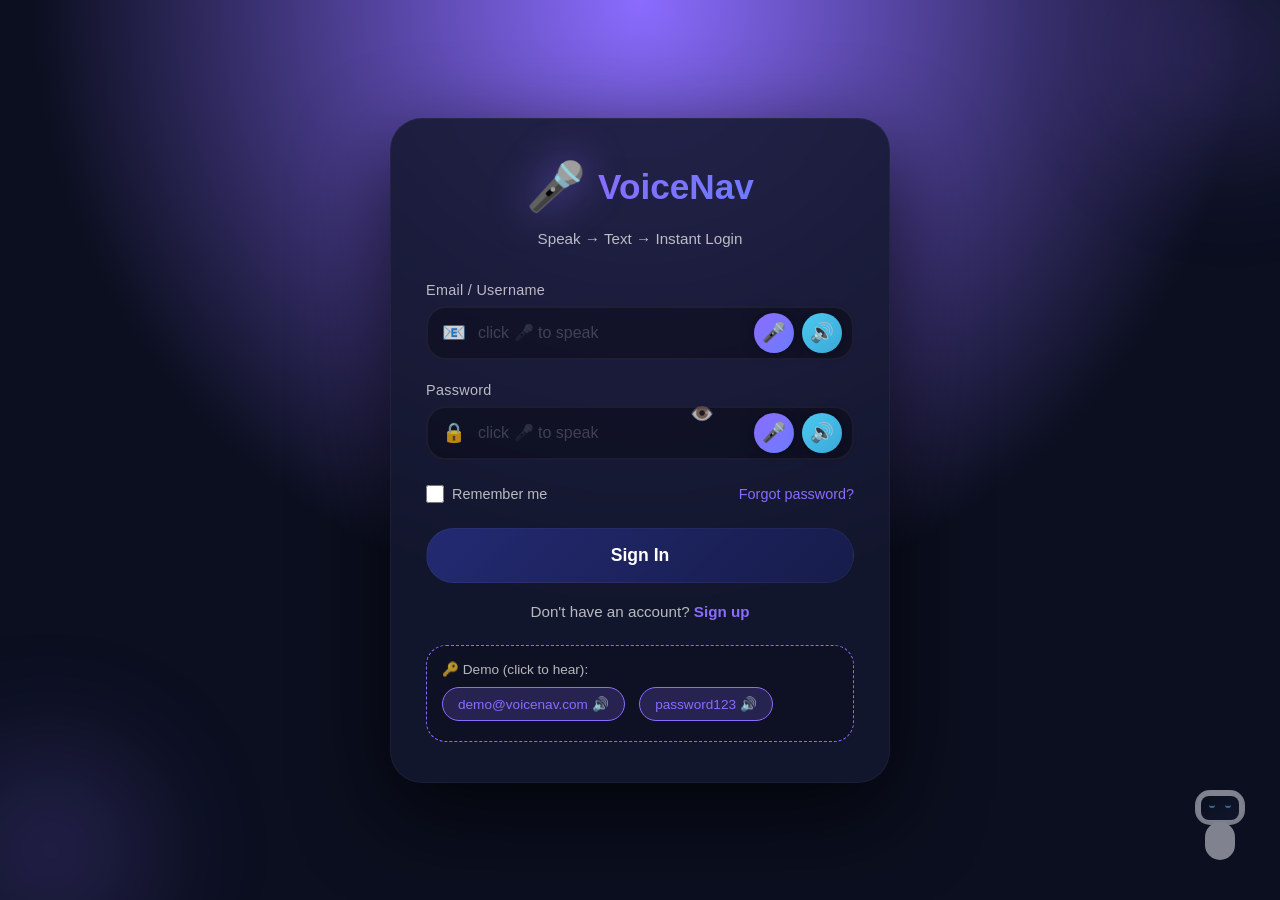
==== frontend/index.html @ b59d3bf9 "Add files via upload" ====
<!DOCTYPE html>
<html lang="en">
<head>
    <meta charset="UTF-8">
    <meta name="viewport" content="width=device-width, initial-scale=1.0">
    <title>VoiceNav – Document Assistant</title>
    <style>
        /* ========= RESET ========= */
        * {
            margin: 0;
            padding: 0;
            box-sizing: border-box;
        }

        /* ========= THEME (from layout) ========= */
        :root {
            --bg: #0b0f1f;
            --panel: rgba(20, 24, 48, 0.85);
            --panel-soft: rgba(20, 24, 48, 0.65);
            --accent: #8b6cff;
            --accent-soft: #6c7cff;
            --glow: rgba(139, 108, 255, 0.6);
            --text-light: #ffffff;
            --text-dim: rgba(255,255,255,0.7);
            --panel-border: rgba(255,255,255,0.04);
        }

        /* ========= BODY ========= */
        body {
            min-height: 100vh;
            background: radial-gradient(circle at top, #8b6cff, #0b0f1f 55%);
            font-family: 'Inter', -apple-system, BlinkMacSystemFont, 'Segoe UI', Roboto, sans-serif;
            padding: 20px;
            color: var(--text-light);
            position: relative;
        }

        .container {
            max-width: 1600px;
            margin: 0 auto;
        }

        /* ========= PANELS (glassmorphism) ========= */
        .panel-base {
            background: var(--panel);
            backdrop-filter: blur(18px);
            border-radius: 28px;
            box-shadow: 0 30px 90px rgba(0,0,0,0.7);
            border: 1px solid rgba(255,255,255,0.04);
        }

        /* ========= QUIZ STYLES ========= */
.quiz-question {
    background: rgba(0,0,0,0.3);
    border-radius: 16px;
    padding: 15px;
    margin-bottom: 15px;
    border-left: 4px solid var(--accent);
}
.quiz-question p { margin-bottom: 10px; font-weight: 500; }

.quiz-options { display: flex; flex-direction: column; gap: 8px; margin: 10px 0; }

.quiz-option {
    display: flex;
    align-items: center;
    gap: 10px;
    padding: 8px 12px;
    background: rgba(255,255,255,0.05);
    border-radius: 10px;
    color: var(--text-dim);
    cursor: pointer;
    transition: background 0.2s;
}
.quiz-option:hover { background: rgba(139,108,255,0.1); }
.quiz-option input[type="radio"] { accent-color: var(--accent); }

.quiz-answer-btn {
    padding: 7px 14px;
    background: linear-gradient(135deg, #232a72, #161c4a);
    color: white;
    border: 1px solid rgba(255,255,255,0.08);
    border-radius: 12px;
    cursor: pointer;
    font-size: 0.88rem;
    font-weight: 600;
    transition: all 0.25s;
}
.quiz-answer-btn:hover { transform: translateY(-2px); box-shadow: 0 0 18px var(--glow); background: linear-gradient(135deg, #2c3590, #1d2460); }

/* ── Show Answer button variant ── */
.show-ans-btn {
    background: linear-gradient(135deg, rgba(139,108,255,0.25), rgba(108,124,255,0.15));
    border: 1px solid rgba(139,108,255,0.45);
    color: #c4b0ff;
}
.show-ans-btn:hover {
    background: linear-gradient(135deg, rgba(139,108,255,0.45), rgba(108,124,255,0.3));
    box-shadow: 0 0 18px rgba(139,108,255,0.5);
    border-color: rgba(139,108,255,0.7);
}

/* Fade-in for revealed answers */
@keyframes fadeInAnswer {
    from { opacity: 0; transform: translateY(-6px); }
    to   { opacity: 1; transform: translateY(0); }
}

.answer-feedback {
    margin-top: 10px;
    padding: 8px;
    border-radius: 10px;
    font-size: 0.9rem;
}
.correct   { background: rgba(0,255,0,0.1);  color: #4ade80; }
.incorrect { background: rgba(255,0,0,0.1);  color: #f87171; }

/* Per-question listen button */
.quiz-listen-btn {
    background: rgba(139,108,255,0.18);
    border: 1px solid rgba(139,108,255,0.35);
    border-radius: 50%;
    width: 28px;
    height: 28px;
    font-size: 0.85rem;
    cursor: pointer;
    color: #c4b0ff;
    display: inline-flex;
    align-items: center;
    justify-content: center;
    flex-shrink: 0;
    transition: all 0.2s;
    padding: 0;
    margin-left: 4px;
}
.quiz-listen-btn:hover {
    background: rgba(139,108,255,0.4);
    box-shadow: 0 0 12px rgba(139,108,255,0.5);
    transform: scale(1.15);
}

        /* ========= HEADER ========= */
        .header {
            background: var(--panel);
            backdrop-filter: blur(18px);
            border-radius: 28px;
            padding: 20px 30px;
            margin-bottom: 25px;
            box-shadow: 0 30px 90px rgba(0,0,0,0.7);
            border: 1px solid var(--panel-border);
            display: flex;
            justify-content: space-between;
            align-items: center;
        }

        .logo {
            display: flex;
            align-items: center;
            gap: 15px;
        }

        .logo h1 {
            font-size: 2rem;
            background: linear-gradient(135deg, var(--accent), var(--accent-soft));
            -webkit-background-clip: text;
            -webkit-text-fill-color: transparent;
            font-weight: 800;
        }

        .badge {
            background: linear-gradient(135deg, var(--accent), var(--accent-soft));
            color: white;
            padding: 5px 15px;
            border-radius: 30px;
            font-size: 0.8rem;
            font-weight: bold;
        }

        .nav-links {
            display: flex;
            align-items: center;
            gap: 15px;
        }

        .nav-link {
            padding: 8px 16px;
            border-radius: 30px;
            background: rgba(255,255,255,0.06);
            color: var(--text-dim);
            text-decoration: none;
            font-weight: 600;
            transition: all 0.3s;
            border: 1px solid var(--panel-border);
        }

        .nav-link:hover {
            background: var(--accent);
            color: white;
            transform: translateY(-2px);
            box-shadow: 0 0 25px var(--glow);
        }

        .status-badge {
            padding: 8px 20px;
            border-radius: 30px;
            font-weight: 600;
            font-size: 0.9rem;
        }

        .status-badge.connected {
            background: var(--accent);
            color: white;
            box-shadow: 0 0 25px var(--glow);
        }

        .status-badge.disconnected {
            background: #f72585;
            color: white;
        }

        .status-badge.loading {
            background: #fdcb6e;
            color: white;
        }

        /* ========= STATS GRID ========= */
        .stats-grid {
            display: grid;
            grid-template-columns: repeat(4, 1fr);
            gap: 20px;
            margin-bottom: 25px;
        }

        .stat-card {
            background: var(--panel);
            backdrop-filter: blur(18px);
            border-radius: 20px;
            padding: 20px;
            box-shadow: 0 30px 90px rgba(0,0,0,0.7);
            border: 1px solid var(--panel-border);
        }

        .stat-value {
            font-size: 2rem;
            font-weight: bold;
            color: var(--accent);
            margin-bottom: 5px;
        }

        .stat-label {
            color: var(--text-dim);
            font-size: 0.9rem;
        }

        /* ========= MAIN GRID - 3 COLUMN ========= */
        .main-grid {
            display: grid;
            grid-template-columns: 300px 1fr 350px;
            gap: 20px;
            margin-bottom: 25px;
        }

        /* ========= CARDS ========= */
        .card {
            background: var(--panel);
            backdrop-filter: blur(18px);
            border-radius: 28px;
            padding: 20px;
            box-shadow: 0 30px 90px rgba(0,0,0,0.7);
            border: 1px solid var(--panel-border);
            transition: transform 0.3s;
            display: flex;
            flex-direction: column;
        }

        .card:hover {
            transform: translateY(-5px);
            box-shadow: 0 40px 110px rgba(139,108,255,0.3);
        }

        .card-header {
            display: flex;
            align-items: center;
            gap: 10px;
            margin-bottom: 20px;
            padding-bottom: 10px;
            border-bottom: 2px solid rgba(139,108,255,0.2);
        }

        .card-header h2 {
            font-size: 1.2rem;
            color: white;
            font-weight: 600;
        }

        .card-header .icon {
            font-size: 1.5rem;
        }

        /* ========= UPLOAD AREA ========= */
        .upload-area {
            border: 3px dashed var(--accent);
            border-radius: 20px;
            padding: 30px;
            text-align: center;
            cursor: pointer;
            transition: all 0.3s;
            background: rgba(139,108,255,0.05);
            margin-bottom: 15px;
        }

        .upload-area:hover {
            background: rgba(139,108,255,0.15);
            border-color: var(--accent-soft);
            box-shadow: 0 0 30px var(--glow);
        }

        .upload-icon {
            font-size: 2.5rem;
            margin-bottom: 10px;
        }

        .upload-text {
            font-size: 1rem;
            color: white;
            margin-bottom: 5px;
        }

        .upload-hint {
            color: var(--text-dim);
            font-size: 0.8rem;
        }

        /* ========= URL INPUT ========= */
        .url-group {
            display: flex;
            gap: 10px;
            margin-bottom: 15px;
        }

        .url-group input {
            flex: 1;
            padding: 12px;
            border: 2px solid rgba(255,255,255,0.1);
            border-radius: 16px;
            font-size: 0.95rem;
            transition: all 0.3s;
            background: rgba(0,0,0,0.3);
            color: white;
        }

        .url-group input:focus {
            outline: none;
            border-color: var(--accent);
            box-shadow: 0 0 0 3px var(--glow);
        }

        .url-group input::placeholder {
            color: rgba(255,255,255,0.4);
        }

        /* ========= BUTTONS ========= */
        .btn {
            padding: 10px 20px;
            border: none;
            border-radius: 16px;
            font-size: 0.95rem;
            font-weight: 600;
            cursor: pointer;
            transition: all 0.3s;
            background: linear-gradient(135deg, #232a72, #161c4a);
            color: white;
            display: inline-flex;
            align-items: center;
            gap: 8px;
            border: 1px solid rgba(255,255,255,0.04);
        }

        .btn:hover {
            transform: translateY(-2px);
            box-shadow: 0 0 25px var(--glow);
            background: linear-gradient(135deg, #2c3590, #1d2460);
        }

        .btn.secondary {
            background: linear-gradient(135deg, #1b2150, #121638);
        }

        .btn.warning {
            background: #f72585;
        }

        .btn.small {
            padding: 6px 12px;
            font-size: 0.85rem;
        }

        .btn:disabled {
            opacity: 0.5;
            cursor: not-allowed;
        }

        /* ========= MICROPHONE ========= */
        .mic-container {
            text-align: center;
            padding: 10px;
        }

        .mic-btn {
            width: 80px;
            height: 80px;
            border-radius: 50%;
            background: radial-gradient(circle, var(--accent), var(--accent-soft));
            border: none;
            color: white;
            font-size: 2rem;
            cursor: pointer;
            transition: all 0.3s;
            box-shadow: 0 0 70px var(--glow);
            margin-bottom: 10px;
        }

        .mic-btn:hover {
            transform: scale(1.1);
        }

        .mic-btn.active {
            background: radial-gradient(circle, #f72585, #b5179e);
            animation: pulse 1.5s infinite;
        }

        @keyframes pulse {
            0% { box-shadow: 0 0 0 0 rgba(247, 37, 133, 0.7); }
            70% { box-shadow: 0 0 0 20px rgba(247, 37, 133, 0); }
            100% { box-shadow: 0 0 0 0 rgba(247, 37, 133, 0); }
        }

        /* ========= COMMAND BOX ========= */
        .command-box {
            background: linear-gradient(135deg, #1b2150, #121638);
            border-radius: 20px;
            padding: 15px;
            min-height: 80px;
            margin: 15px 0;
            font-size: 0.95rem;
            line-height: 1.5;
            border-left: 4px solid var(--accent);
            white-space: pre-wrap;
            color: var(--text-dim);
            border: 1px solid rgba(255,255,255,0.04);
        }

        /* ========= QUICK COMMANDS ========= */
        .quick-commands {
            display: flex;
            gap: 8px;
            flex-wrap: wrap;
            justify-content: center;
            margin-top: 10px;
        }

        /* ========= SECTIONS LIST ========= */
        .sections-container {
            max-height: 300px;
            overflow-y: auto;
            padding-right: 5px;
        }

        .section-item {
            padding: 12px;
            background: linear-gradient(135deg, #1b2150, #121638);
            border-radius: 16px;
            margin-bottom: 8px;
            cursor: pointer;
            transition: all 0.3s;
            border-left: 4px solid var(--accent);
            font-size: 0.95rem;
            color: var(--text-dim);
            border: 1px solid rgba(255,255,255,0.04);
        }

        .section-item:hover {
            transform: translateX(5px);
            background: linear-gradient(135deg, #232a72, #161c4a);
            box-shadow: 0 0 25px var(--glow);
        }

        .section-count {
            font-size: 0.8rem;
            color: var(--accent);
            margin-left: 10px;
        }

        /* ========= DOCUMENT VIEWER ========= */
        .document-viewer {
            background: rgba(0,0,0,0.3);
            border-radius: 20px;
            padding: 25px;
            height: 700px;
            overflow-y: auto;
            font-family: 'Georgia', 'Times New Roman', serif;
            line-height: 1.8;
            box-shadow: inset 0 2px 10px rgba(0,0,0,0.5);
            scroll-behavior: smooth;
            color: var(--text-dim);
            border: 1px solid rgba(255,255,255,0.04);
        }

        .document-viewer h1 {
            font-size: 2.2rem;
            margin-bottom: 20px;
            color: white;
            border-bottom: 3px solid var(--accent);
            padding-bottom: 15px;
        }

        .document-viewer h2 {
            font-size: 1.8rem;
            margin: 25px 0 15px;
            color: var(--accent-soft);
        }

        .document-viewer h3 {
            font-size: 1.5rem;
            margin: 20px 0 10px;
            color: var(--accent);
        }

        .document-viewer p {
            margin-bottom: 15px;
            font-size: 1.1rem;
            text-align: justify;
        }

        /* ========= VIEWER TOOLBAR ========= */
        .viewer-toolbar {
            display: flex;
            gap: 10px;
            padding: 15px;
            background: var(--panel-soft);
            backdrop-filter: blur(18px);
            border-radius: 20px;
            margin-bottom: 15px;
            flex-wrap: wrap;
            border: 1px solid rgba(255,255,255,0.04);
        }

        .viewer-controls {
            display: flex;
            gap: 10px;
            align-items: center;
            margin-left: auto;
        }

        .viewer-controls input {
            background: rgba(0,0,0,0.3);
            border: 2px solid rgba(255,255,255,0.1);
            border-radius: 12px;
            padding: 5px 10px;
            color: white;
        }

        .viewer-controls input:focus {
            border-color: var(--accent);
            outline: none;
        }

        .viewer-info {
            display: flex;
            gap: 15px;
            color: var(--text-dim);
            font-size: 0.9rem;
        }

        /* ========= AUDIO CONTROLS ========= */
        .audio-controls {
            display: flex;
            gap: 10px;
            justify-content: center;
            flex-wrap: wrap;
            margin: 15px 0;
        }

        .audio-btn {
            width: 45px;
            height: 45px;
            border-radius: 25px;
            border: none;
            background: linear-gradient(135deg, #232a72, #161c4a);
            color: white;
            font-size: 1.2rem;
            cursor: pointer;
            transition: all 0.3s;
            border: 1px solid rgba(255,255,255,0.04);
        }

        .audio-btn:hover {
            transform: scale(1.1);
            box-shadow: 0 0 25px var(--glow);
        }

        .audio-btn:disabled {
            opacity: 0.5;
            cursor: not-allowed;
        }

        /* ========= SPEED CONTROL ========= */
        .speed-control {
            display: flex;
            align-items: center;
            gap: 15px;
            margin-top: 10px;
            padding: 10px;
            background: var(--panel-soft);
            border-radius: 16px;
            border: 1px solid rgba(255,255,255,0.04);
        }

        .speed-control input {
            flex: 1;
            height: 5px;
            border-radius: 3px;
            background: var(--accent);
        }

        /* ========= NOTES & BOOKMARKS ========= */
        .items-list {
            list-style: none;
            max-height: 200px;
            overflow-y: auto;
        }

        .items-list li {
            padding: 10px;
            background: linear-gradient(135deg, #1b2150, #121638);
            border-radius: 14px;
            margin-bottom: 8px;
            border-left: 4px solid var(--accent);
            font-size: 0.9rem;
            color: var(--text-dim);
            border: 1px solid rgba(255,255,255,0.04);
        }

        .items-list li .timestamp {
            font-size: 0.75rem;
            color: rgba(255,255,255,0.4);
            margin-top: 5px;
        }

        /* ========= PROGRESS BAR ========= */
        .progress-bar {
            height: 5px;
            background: rgba(255,255,255,0.1);
            border-radius: 3px;
            overflow: hidden;
            margin: 10px 0;
        }

        .progress-fill {
            height: 100%;
            background: linear-gradient(90deg, var(--accent), var(--accent-soft));
            transition: width 0.3s;
        }

        /* ========= VOICE STATUS ========= */
        .voice-status {
            position: fixed;
            bottom: 20px;
            right: 20px;
            padding: 8px 15px;
            background: var(--panel);
            backdrop-filter: blur(18px);
            color: var(--accent);
            border-radius: 30px;
            font-size: 0.9rem;
            z-index: 1000;
            border: 1px solid var(--glow);
            box-shadow: 0 0 30px var(--glow);
        }

        /* ========= FEATURE PANELS ========= */
        .feature-panels {
            margin-top: 25px;
            display: grid;
            grid-template-columns: 1fr 1fr;
            gap: 20px;
        }

        .feature-panel {
            background: var(--panel);
            backdrop-filter: blur(18px);
            border-radius: 28px;
            padding: 20px;
            box-shadow: 0 30px 90px rgba(0,0,0,0.7);
            border: 1px solid rgba(255,255,255,0.04);
        }

        .panel-header {
            display: flex;
            align-items: center;
            gap: 10px;
            margin-bottom: 15px;
            padding-bottom: 10px;
            border-bottom: 2px solid rgba(139,108,255,0.2);
        }

        .panel-header h3 {
            font-size: 1.1rem;
            color: white;
            font-weight: 600;
        }

        .panel-content {
            min-height: 150px;
            max-height: 300px;
            overflow-y: auto;
            padding: 15px;
            background: linear-gradient(135deg, #1b2150, #121638);
            border-radius: 20px;
            font-size: 0.95rem;
            line-height: 1.6;
            color: var(--text-dim);
            border: 1px solid rgba(255,255,255,0.04);
        }

        .panel-actions {
            display: flex;
            gap: 10px;
            margin-top: 15px;
            justify-content: flex-end;
        }

        /* ========= QUIZ STYLES ========= */
        .quiz-question {
            background: rgba(0,0,0,0.3);
            border-radius: 16px;
            padding: 15px;
            margin-bottom: 15px;
            border-left: 4px solid var(--accent);
        }

        .quiz-question p {
            margin-bottom: 10px;
            font-weight: 500;
        }

        .quiz-options {
            display: flex;
            flex-direction: column;
            gap: 8px;
            margin: 10px 0;
        }

        .quiz-option {
            display: flex;
            align-items: center;
            gap: 10px;
            padding: 8px;
            background: rgba(255,255,255,0.05);
            border-radius: 10px;
            color: var(--text-dim);
        }

        .quiz-option input[type="radio"] {
            accent-color: var(--accent);
        }

        .quiz-answer-btn {
            margin-top: 10px;
            padding: 5px 10px;
            background: linear-gradient(135deg, #232a72, #161c4a);
            color: white;
            border: none;
            border-radius: 12px;
            cursor: pointer;
        }

        .answer-feedback {
            margin-top: 10px;
            padding: 8px;
            border-radius: 10px;
            font-size: 0.9rem;
        }

        .correct {
            background: rgba(0,255,0,0.1);
            color: #4ade80;
        }

        .incorrect {
            background: rgba(255,0,0,0.1);
            color: #f87171;
        }

        /* ========= TOAST NOTIFICATIONS ========= */
        .toast {
            position: fixed;
            bottom: 20px;
            left: 50%;
            transform: translateX(-50%);
            padding: 12px 24px;
            border-radius: 30px;
            color: white;
            font-weight: 500;
            z-index: 2000;
            animation: slideUp 0.3s ease;
            background: var(--panel);
            backdrop-filter: blur(18px);
            border: 1px solid var(--accent);
            box-shadow: 0 0 30px var(--glow);
        }

        .toast.success {
            background: var(--accent);
        }

        .toast.error {
            background: #f72585;
        }

        .toast.info {
            background: var(--accent-soft);
        }

        @keyframes slideUp {
            from {
                transform: translate(-50%, 100%);
                opacity: 0;
            }
            to {
                transform: translate(-50%, 0);
                opacity: 1;
            }
        }

        /* ========= HIGHLIGHT ========= */
        .highlight {
            background: rgba(139,108,255,0.3);
            padding: 2px;
            border-radius: 4px;
            border-bottom: 2px solid var(--accent);
        }

        /* ========= SCROLLBARS ========= */
        ::-webkit-scrollbar {
            width: 8px;
        }

        ::-webkit-scrollbar-track {
            background: rgba(0,0,0,0.3);
            border-radius: 4px;
        }

        ::-webkit-scrollbar-thumb {
            background: var(--accent);
            border-radius: 4px;
        }

        ::-webkit-scrollbar-thumb:hover {
            background: var(--accent-soft);
        }

        /* ========= CUTE ROBOT ASSISTANT (from design) ========= */
        .robot-assistant {
            position: fixed;
            bottom: 30px;
            left: 30px;
            z-index: 1000;
            cursor: pointer;
            transition: all 0.3s cubic-bezier(0.175, 0.885, 0.32, 1.275);
            filter: drop-shadow(0 20px 30px rgba(0,0,0,0.4));
            animation: float 3s ease-in-out infinite;
        }

        @keyframes float {
            0%, 100% {
                transform: translateY(0);
            }
            50% {
                transform: translateY(-12px);
            }
        }

        .robot-assistant:hover {
            transform: translateY(-10px) scale(1.05);
            filter: drop-shadow(0 30px 40px var(--glow));
            animation: float 1.5s ease-in-out infinite;
        }

        /* Head */
        .head {
            width: 120px;
            height: 85px;
            background: #f5f7ff;
            border-radius: 30px;
            margin: 0 auto;
            display: flex;
            align-items: center;
            justify-content: center;
            box-shadow: 
                inset 0 -6px 10px rgba(0,0,0,0.08),
                0 15px 30px rgba(0,0,0,0.2);
        }

        /* Face Screen */
        .face {
            width: 95px;
            height: 60px;
            background: linear-gradient(145deg, #050409, #0e0b1d);
            border-radius: 18px;
            position: relative;
            box-shadow: inset 0 4px 8px rgba(255,255,255,0.05);
        }

        /* Eyes */
        .eye {
            position: absolute;
            top: 24px;
            width: 16px;
            height: 8px;
            border-radius: 0 0 12px 12px;
            border-bottom: 3px solid #8b6cff;
            filter: drop-shadow(0 0 5px #5ecbff);
        }

        .eye.left {
            left: 24px;
        }

        .eye.right {
            right: 24px;
        }

        /* Body */
        .body {
            width: 75px;
            height: 95px;
            background: #bbb0e4;
            border-radius: 40px;
            margin: -6px auto 0;
            box-shadow: 
                inset 0 -6px 10px rgba(0,0,0,0.08),
                0 15px 30px rgba(0,0,0,0.2);
        }

        /* Arms */
        .arm {
            position: absolute;
            top: 95px;
            width: 25px;
            height: 45px;
            background: #bbb0e4;
            border-radius: 20px;
            box-shadow: inset 0 -4px 8px rgba(0,0,0,0.08);
        }

        .arm.left {
            left: 5px;
            transform: rotate(-15deg);
        }

        .arm.right {
            right: 5px;
            transform: rotate(15deg);
        }

        /* Shadow */
        .shadow {
            position: absolute;
            bottom: -8px;
            left: 50%;
            transform: translateX(-50%);
            width: 80px;
            height: 12px;
            background: radial-gradient(ellipse at center,
                rgba(0,0,0,0.25),
                transparent 70%);
            filter: blur(5px);
        }

        /* Speech bubble */
        .robot-speech {
            position: absolute;
            bottom: 100%;
            left: 40px;
            margin-bottom: 15px;
            background: var(--panel);
            backdrop-filter: blur(18px);
            padding: 8px 16px;
            border-radius: 30px 30px 30px 5px;
            color: white;
            font-size: 0.9rem;
            font-weight: 500;
            white-space: nowrap;
            border: 1px solid var(--accent);
            box-shadow: 0 10px 25px rgba(0,0,0,0.3);
            opacity: 0;
            transform: translateY(10px);
            transition: all 0.3s ease;
            pointer-events: none;
            border: 1px solid var(--glow);
        }

        .robot-assistant:hover .robot-speech {
            opacity: 1;
            transform: translateY(0);
        }

        .robot-speech::after {
            content: '';
            position: absolute;
            top: 100%;
            left: 20px;
            border-width: 8px;
            border-style: solid;
            border-color: var(--panel) transparent transparent transparent;
            backdrop-filter: blur(18px);
        }

        /* ========= RESPONSIVE ========= */
        @media (max-width: 1200px) {
            .main-grid {
                grid-template-columns: 300px 1fr 300px;
            }
        }

        @media (max-width: 992px) {
            .main-grid {
                grid-template-columns: 1fr;
            }
            
            .stats-grid {
                grid-template-columns: repeat(2, 1fr);
            }
            
            .feature-panels {
                grid-template-columns: 1fr;
            }
        }

        @media (max-width: 768px) {
            .stats-grid {
                grid-template-columns: 1fr;
            }
            
            .header {
                flex-direction: column;
                gap: 15px;
            }
            
            .nav-links {
                width: 100%;
                justify-content: center;
            }

            .robot-assistant {
                bottom: 20px;
                left: 20px;
            }

            .robot {
                width: 100px;
                height: 140px;
            }

            .head {
                width: 85px;
                height: 60px;
                border-radius: 22px;
            }

            .face {
                width: 68px;
                height: 43px;
                border-radius: 14px;
            }

            .eye {
                top: 17px;
                width: 12px;
                height: 6px;
                border-bottom-width: 2px;
            }

            .eye.left { left: 17px; }
            .eye.right { right: 17px; }

            .body {
                width: 55px;
                height: 68px;
                border-radius: 28px;
            }

            .arm {
                top: 68px;
                width: 18px;
                height: 32px;
            }

            .robot-speech {
                font-size: 0.8rem;
                padding: 6px 12px;
                left: 20px;
            }
        }

        /* ========= ADDITIONAL FIXES ========= */
        #fileInfo p, #docDetails {
            color: var(--text-dim);
        }

        #quickNoteInput {
            background: rgba(0,0,0,0.3);
            border: 2px solid rgba(255,255,255,0.1);
            border-radius: 12px;
            padding: 8px;
            color: white;
        }

        #quickNoteInput:focus {
            border-color: var(--accent);
            outline: none;
        }

        #docInfo p {
            color: var(--text-dim);
        }

        .speed-control span {
            color: var(--text-dim);
        }

        /* Voice note specific styles */
        .voice-note-timer {
            color: var(--accent);
            font-weight: bold;
            font-size: 1.1rem;
        }
        
        .recording-indicator {
            display: inline-block;
            width: 12px;
            height: 12px;
            background: #f72585;
            border-radius: 50%;
            animation: pulse-recording 1.5s infinite;
            margin-right: 8px;
        }
        
        @keyframes pulse-recording {
            0% { opacity: 1; transform: scale(1); }
            50% { opacity: 0.5; transform: scale(1.2); }
            100% { opacity: 1; transform: scale(1); }
        }

        /* Voice interim results */
        #interimResults {
            position: fixed;
            bottom: 80px;
            right: 20px;
            background: var(--panel);
            backdrop-filter: blur(18px);
            padding: 10px 20px;
            border-radius: 30px;
            color: var(--accent);
            font-size: 0.9rem;
            border: 1px solid var(--accent);
            box-shadow: 0 0 20px var(--glow);
            z-index: 1001;
            display: none;
            max-width: 300px;
            word-wrap: break-word;
        }
    </style>
</head>
<body>
    <div class="container">
        <!-- Header -->
        <div class="header">
            <div class="logo">
                <span style="font-size: 2.5rem;">🎤</span>
                <h1>VoiceNav AI</h1>
                <span class="badge">DOCUMENT ASSISTANT</span>
            </div>
            <div class="nav-links">
                <a href="/history.html" class="nav-link">📊 History</a>
                <button class="nav-link" onclick="logout()" style="background: rgba(247, 37, 133, 0.2); border: none; cursor: pointer;">🚪 Logout</button>
                <span id="status" class="status-badge loading">Checking...</span>
            </div>
        </div>

        <!-- Stats -->
        <div class="stats-grid">
            <div class="stat-card">
                <div class="stat-value" id="docCount">0</div>
                <div class="stat-label">Documents</div>
            </div>
            <div class="stat-card">
                <div class="stat-value" id="sectionCount">0</div>
                <div class="stat-label">Sections</div>
            </div>
            <div class="stat-card">
                <div class="stat-value" id="noteCount">0</div>
                <div class="stat-label">Notes</div>
            </div>
            <div class="stat-card">
                <div class="stat-value" id="bookmarkCount">0</div>
                <div class="stat-label">Bookmarks</div>
            </div>
        </div>

        <!-- Main Grid - 3 Columns -->
        <div class="main-grid">
            <!-- LEFT COLUMN: Upload & Voice -->
            <div class="card">
                <div class="card-header">
                    <span class="icon">📤</span>
                    <h2>Upload Document</h2>
                </div>
                
                <div class="upload-area" id="uploadArea">
                    <div class="upload-icon">📄</div>
                    <div class="upload-text">Click to select file</div>
                    <div class="upload-hint">PDF, DOCX, TXT (Max 50MB)</div>
                    <input type="file" id="fileInput" style="display: none;" accept=".pdf,.docx,.txt">
                </div>
                
                <div class="url-group">
                    <input type="url" id="urlInput" placeholder="Enter document URL...">
                    <button class="btn secondary" id="urlBtn">Load</button>
                </div>
                
                <div id="fileInfo" style="margin-bottom: 15px;"></div>

                <div class="card-header" style="margin-top: 15px;">
                    <span class="icon">🎤</span>
                    <h2>Voice Commands</h2>
                </div>
                
                <div class="mic-container">
                    <button class="mic-btn" id="micBtn">🎤</button>
                    <div id="recordingStatus" style="color: var(--accent); font-weight: bold;"></div>
                </div>
                
                <div class="command-box" id="commandBox">
                    👆 Click microphone and speak naturally
                </div>

                <div class="quick-commands">
                    <button class="btn small secondary" onclick="sendQuickCommand('help')">❓ Help</button>
                    <button class="btn small secondary" onclick="sendQuickCommand('summarize')">📝 Summarize</button>
                    <button class="btn small secondary" onclick="sendQuickCommand('quiz')">📋 Quiz</button>
                    <button class="btn small secondary" onclick="sendQuickCommand('show notes')">📌 Notes</button>
                    <button class="btn small secondary" onclick="sendQuickCommand('export')">📥 Export</button>
                </div>

                <!-- Document Info -->
                <div id="docInfo" style="margin-top: 15px; display: none;">
                    <div class="progress-bar">
                        <div class="progress-fill" id="docProgress" style="width: 100%;"></div>
                    </div>
                    <p style="font-size: 0.9rem;" id="docDetails"></p>
                </div>
            </div>

            <!-- MIDDLE COLUMN: Document Viewer -->
            <div class="card" style="padding: 15px;">
                <div class="card-header">
                    <span class="icon">📖</span>
                    <h2>Document Viewer</h2>
                </div>

                <!-- Viewer Toolbar -->
                <div class="viewer-toolbar">
                    <button class="btn small" id="fullscreenBtn" title="Fullscreen">⛶</button>
                    <button class="btn small" id="printBtn" title="Print">🖨️</button>
                    <button class="btn small" id="downloadTxtBtn" title="Download as TXT">📥</button>
                    
                    <div class="viewer-controls">
                        <span>Find:</span>
                        <input type="text" id="searchInput" placeholder="Search..." style="padding: 5px; width: 120px;">
                        <button class="btn small" id="searchBtn">🔍</button>
                    </div>
                    
                    <div class="viewer-info">
                        <span id="wordCount">0 words</span>
                        <span id="charCount">0 chars</span>
                    </div>
                </div>

                <!-- The Document Viewer -->
                <div class="document-viewer" id="documentViewer">
                    <div style="text-align: center; color: rgba(255,255,255,0.3); padding: 100px 20px;">
                        <span style="font-size: 4rem;">📄</span>
                        <h3 style="margin-top: 20px;">No Document Loaded</h3>
                        <p style="margin-top: 10px;">Upload a file or enter a URL to view your document</p>
                    </div>
                </div>

                <!-- Audio Controls -->
                <div class="audio-controls" style="margin-top: 15px;">
                    <button class="audio-btn" id="playBtn" disabled>▶️</button>
                    <button class="audio-btn" id="pauseBtn" disabled>⏸️</button>
                    <button class="audio-btn" id="stopBtn" disabled>⏹️</button>
                    <button class="audio-btn" id="repeatBtn" disabled>🔄</button>
                    <button class="audio-btn" id="playOverviewBtn" disabled>📢 Overview</button>
                </div>

                <div class="speed-control">
                    <span>Speed: <span id="speedValue">1.0x</span></span>
                    <input type="range" id="speedSlider" min="0.5" max="2.0" step="0.1" value="1.0">
                </div>
            </div>

            <!-- RIGHT COLUMN: Sections & Navigation -->
            <div class="card">
                <div class="card-header">
                    <span class="icon">📑</span>
                    <h2>Sections <span id="sectionCount2" class="section-count"></span></h2>
                </div>
                <div class="sections-container" id="sectionsList">
                    <p style="color: rgba(255,255,255,0.3); text-align: center;">No sections yet</p>
                </div>

                <!-- Quick Note Input with voice note functionality -->
                <div style="margin-top: 20px;">
                    <h4 style="margin-bottom: 10px; display: flex; align-items: center; gap: 10px;">
                        <span>📝 Quick Note</span>
                        <span id="voiceNoteStatus" style="font-size: 0.8rem; color: var(--accent); display: none;">
                            <span class="recording-indicator"></span> Recording...
                        </span>
                    </h4>
                    
                    <!-- Text note input -->
                    <div style="display: flex; gap: 5px; margin-bottom: 10px;">
                        <input type="text" id="quickNoteInput" placeholder="Type a note..." style="flex: 1; padding: 8px; border-radius: 12px;">
                        <button class="btn small" onclick="addQuickNote()">Add</button>
                    </div>
                    
                    <!-- Voice note controls -->
                    <div style="display: flex; gap: 5px; align-items: center; flex-wrap: wrap;">
                        <button class="btn small" id="startVoiceNoteBtn" onclick="startVoiceNote()" style="background: linear-gradient(135deg, #8b6cff, #6c7cff);">
                            🎤 Start Voice Note
                        </button>
                        <button class="btn small" id="stopVoiceNoteBtn" onclick="stopVoiceNote()" style="background: #f72585; display: none;">
                            ⏹️ Stop Recording
                        </button>
                        <button class="btn small" id="cancelVoiceNoteBtn" onclick="cancelVoiceNote()" style="background: #ff6b6b; display: none;">
                            ❌ Cancel
                        </button>
                        <span id="voiceNoteTimer" class="voice-note-timer" style="display: none;">00:00</span>
                    </div>
                    
                    <!-- Voice note preview -->
                    <div id="voiceNotePreview" style="margin-top: 10px; padding: 10px; background: rgba(139,108,255,0.1); border-radius: 12px; display: none;">
                        <p style="margin-bottom: 5px; color: var(--accent);">🎤 Recent voice note:</p>
                        <p id="voiceNoteText" style="font-size: 0.9rem;"></p>
                    </div>
                </div>
            </div>
        </div>

        <!-- Feature Panels (Summary & Quiz) -->
        <div class="feature-panels">
            <div class="feature-panel" id="summaryPanel">
                <div class="panel-header">
                    <span class="icon">📝</span>
                    <h3>Document Summary</h3>
                </div>
                <div class="panel-content" id="summaryContent">
                    <p style="color: rgba(255,255,255,0.3); text-align: center;">Generate a summary using voice command or button below</p>
                </div>
                <div class="panel-actions">
                    <button class="btn small" onclick="speakSummary()">🔊 Listen</button>
                    <button class="btn small" onclick="copySummary()">📋 Copy</button>
                    <button class="btn small" onclick="toggleSummaryFullscreen()">⛶</button>
                    <button class="btn small" onclick="printSummary()">🖨️</button>
                    <button class="btn small" onclick="downloadSummary()">📥</button>
                </div>
            </div>

            <!-- QUIZ PANEL -->
<div class="feature-panel" id="quizPanel">
    <div class="panel-header"><span class="icon">📋</span><h3>Quiz</h3></div>
    <div class="panel-content" id="quizContent">
        <p style="color:rgba(255,255,255,0.3);text-align:center;">Generate a quiz using voice command or button below</p>
    </div>
    <div class="panel-actions">
        <button class="btn small" onclick="generateQuiz()">🎲 New Quiz</button>
        <button class="btn small" onclick="listenQuiz()" id="listenQuizBtn">🔊 Listen</button>
        <button class="btn small" onclick="stopQuizListen()" id="stopQuizBtn" style="display:none;">⏹ Stop</button>
        <button class="btn small" onclick="toggleQuizFullscreen()">⛶</button>
        <button class="btn small" onclick="printQuiz()">🖨️</button>
        <button class="btn small" onclick="downloadQuiz()">📥</button>
    </div>
</div>
        </div>

        
    </div>

    <!-- Cute Robot Assistant -->
    <div class="robot-assistant" onclick="window.location.href='/chat.html'">
        <div class="robot-speech">I can help you! 💬</div>
        <div class="robot">
            <div class="head">
                <div class="face">
                    <span class="eye left"></span>
                    <span class="eye right"></span>
                </div>
            </div>
            <div class="body"></div>
            <div class="arm left"></div>
            <div class="arm right"></div>
            <div class="shadow"></div>
        </div>
    </div>

    <!-- Voice Status Indicator -->
    <div class="voice-status" id="voiceStatus">🎤 Microphone off</div>

    <!-- Interim Results Display -->
    <div id="interimResults"></div>

    <script>
        const DocSession = {
            KEY: 'voicenav_active_doc',
            save(docData) { try { sessionStorage.setItem(this.KEY, JSON.stringify(docData)); } catch(e) {} },
            load() { try { const r = sessionStorage.getItem(this.KEY); return r ? JSON.parse(r) : null; } catch(e) { return null; } },
            clear() { sessionStorage.removeItem(this.KEY); }
        };

        // Configuration
        const API_BASE = 'http://localhost:5000/api';
        let currentDocId = null;
        let currentAudio = null;
        let recognition = null;
        let isRecording = false;
        let currentSpeed = 1.0;
        let documentText = '';
        let documentSections = {};
        let documentOverview = '';
        let sectionsDict = {};
        
        // Voice note recording variables
        let mediaRecorder = null;
        let audioChunks = [];
        let recordingStartTime = null;
        let recordingTimer = null;
        let isVoiceNoteRecording = false;

        // Quiz variables
        let _quizData = [];

        // DOM Elements
        const statusEl = document.getElementById('status');
        const micBtn = document.getElementById('micBtn');
        const fileInput = document.getElementById('fileInput');
        const uploadArea = document.getElementById('uploadArea');
        const fileInfo = document.getElementById('fileInfo');
        const urlInput = document.getElementById('urlInput');
        const urlBtn = document.getElementById('urlBtn');
        const commandBox = document.getElementById('commandBox');
        const recordingStatus = document.getElementById('recordingStatus');
        const voiceStatus = document.getElementById('voiceStatus');
        const documentViewer = document.getElementById('documentViewer');
        const sectionsList = document.getElementById('sectionsList');
        const playBtn = document.getElementById('playBtn');
        const pauseBtn = document.getElementById('pauseBtn');
        const stopBtn = document.getElementById('stopBtn');
        const repeatBtn = document.getElementById('repeatBtn');
        const playOverviewBtn = document.getElementById('playOverviewBtn');
        const speedSlider = document.getElementById('speedSlider');
        const speedValue = document.getElementById('speedValue');
        const notesList = document.getElementById('notesList');
        const bookmarksList = document.getElementById('bookmarksList');
        const docCount = document.getElementById('docCount');
        const sectionCount = document.getElementById('sectionCount');
        const sectionCount2 = document.getElementById('sectionCount2');
        const noteCount = document.getElementById('noteCount');
        const noteCount2 = document.getElementById('noteCount2');
        const bookmarkCount = document.getElementById('bookmarkCount');
        const bookmarkCount2 = document.getElementById('bookmarkCount2');
        const wordCountEl = document.getElementById('wordCount');
        const charCountEl = document.getElementById('charCount');
        const docInfo = document.getElementById('docInfo');
        const docDetails = document.getElementById('docDetails');
        const searchInput = document.getElementById('searchInput');
        const searchBtn = document.getElementById('searchBtn');
        const fullscreenBtn = document.getElementById('fullscreenBtn');
        const printBtn = document.getElementById('printBtn');
        const downloadTxtBtn = document.getElementById('downloadTxtBtn');
        const summaryContent = document.getElementById('summaryContent');
        const quizContent = document.getElementById('quizContent');
        
        // Voice note elements
        const startVoiceNoteBtn = document.getElementById('startVoiceNoteBtn');
        const stopVoiceNoteBtn = document.getElementById('stopVoiceNoteBtn');
        const cancelVoiceNoteBtn = document.getElementById('cancelVoiceNoteBtn');
        const voiceNoteStatus = document.getElementById('voiceNoteStatus');
        const voiceNoteTimer = document.getElementById('voiceNoteTimer');
        const voiceNotePreview = document.getElementById('voiceNotePreview');
        const voiceNoteText = document.getElementById('voiceNoteText');
        
        // Quiz elements
        const listenQuizBtn = document.getElementById('listenQuizBtn');
        const stopQuizBtn = document.getElementById('stopQuizBtn');

        // ========= HELPER FUNCTIONS =========
        function escHtml(s) {
            return String(s)
                .replace(/&/g, '&amp;')
                .replace(/</g, '&lt;')
                .replace(/>/g, '&gt;')
                .replace(/"/g, '&quot;');
        }

        function formatType(t) {
            const map = {
                multiple_choice: 'MCQ',
                fill_blank: 'Fill Blank',
                true_false: 'True/False',
                short_answer: 'Short Answer'
            };
            return map[t] || t;
        }

        function _cleanForSpeech(raw) {
            return String(raw || '')
                .replace(/_{2,}/g, 'dash')
                .replace(/_/g, 'dash')
                .replace(/["]/g, '')
                .replace(/\n+/g, ' ')
                .replace(/\s{2,}/g, ' ')
                .trim();
        }

        function _fuzzyMatch(given, correct) {
            const g = given.trim().toLowerCase();
            const c = correct.trim().toLowerCase();
            return g === c || c.includes(g) || g.includes(c);
        }

        // ========= CHECK LOGIN SESSION =========
        function checkAuth() {
            const currentUser = sessionStorage.getItem('voicenav_current_user');
            if (!currentUser) {
                window.location.href = 'login.html';
                return null;
            }
            return JSON.parse(currentUser);
        }

        // Call this at the start
        const currentUser = checkAuth();
        if (currentUser) {
            console.log('Logged in as:', currentUser.fullName);
        }

        // ===== SUMMARY PANEL FUNCTIONS =====
        function speakSummary() {
            const summaryText = document.getElementById('summaryContent').innerText;
            if (summaryText && !summaryText.includes('Generate a summary')) {
                speakText(summaryText);
            } else {
                showToast('No summary available yet. Generate one first!', 'info');
            }
        }

        function copySummary() {
            const summaryText = document.getElementById('summaryContent').innerText;
            if (summaryText && !summaryText.includes('Generate a summary')) {
                navigator.clipboard.writeText(summaryText).then(() => {
                    showToast('Summary copied to clipboard!', 'success');
                }).catch(() => {
                    showToast('Failed to copy summary', 'error');
                });
            } else {
                showToast('No summary available to copy', 'info');
            }
        }

        function toggleSummaryFullscreen() {
            const summaryContent = document.getElementById('summaryContent');
            if (!document.fullscreenElement) {
                summaryContent.requestFullscreen();
            } else {
                document.exitFullscreen();
            }
        }

        function printSummary() {
            const summaryText = document.getElementById('summaryContent').innerText;
            if (summaryText && !summaryText.includes('Generate a summary')) {
                const printWindow = window.open('', '_blank');
                printWindow.document.write(`
                    <html>
                        <head>
                            <title>Document Summary</title>
                            <style>
                                body { 
                                    font-family: Georgia, serif; 
                                    line-height: 1.6; 
                                    padding: 40px; 
                                    max-width: 800px; 
                                    margin: 0 auto;
                                    background: #0b0f1f;
                                    color: white;
                                }
                                h1 { color: #8b6cff; }
                                .summary { 
                                    background: rgba(139,108,255,0.1);
                                    padding: 20px;
                                    border-radius: 16px;
                                    border-left: 4px solid #8b6cff;
                                }
                            </style>
                        </head>
                        <body>
                            <h1>Document Summary</h1>
                            <div class="summary">${summaryText.replace(/\n/g, '<br>')}</div>
                        </body>
                    </html>
                `);
                printWindow.document.close();
                printWindow.print();
            } else {
                showToast('No summary available to print', 'info');
            }
        }

        function downloadSummary() {
            const summaryText = document.getElementById('summaryContent').innerText;
            if (summaryText && !summaryText.includes('Generate a summary')) {
                const blob = new Blob([summaryText], { type: 'text/plain' });
                const url = URL.createObjectURL(blob);
                const a = document.createElement('a');
                a.href = url;
                a.download = `summary_${new Date().toISOString().slice(0,10)}.txt`;
                a.click();
                URL.revokeObjectURL(url);
                showToast('Summary downloaded!', 'success');
            } else {
                showToast('No summary available to download', 'info');
            }
        }

        // ===== QUIZ PANEL FUNCTIONS =====
        function displayQuiz(quiz) {
            if (!Array.isArray(quiz) || quiz.length === 0) {
                quizContent.innerHTML = '<p style="color:rgba(255,255,255,0.4);text-align:center;">No questions generated.</p>';
                return;
            }

            _quizData = quiz; // store for later use

            let html = `<div style="margin-bottom:12px;font-size:0.85rem;color:rgba(255,255,255,0.5);">
                ${quiz.length} question${quiz.length > 1 ? 's' : ''} — type/select your answer, then click ✔ Check or 👁 Show Answer
            </div>`;

            quiz.forEach((q, index) => {
                const qType = q.type || 'unknown';
                const qText = escHtml(q.question || '');

                html += `<div class="quiz-question" id="qq${index}" data-index="${index}" data-type="${qType}">
                    <p style="margin-bottom:10px;display:flex;align-items:flex-start;gap:8px;flex-wrap:wrap;">
                        <span style="background:rgba(139,108,255,0.25);padding:2px 8px;border-radius:8px;font-size:0.78rem;color:#c4b0ff;white-space:nowrap;">${formatType(qType)}</span>
                        <span style="flex:1;"><strong>Q${index + 1}:</strong> ${qText}</span>
                        <button class="quiz-listen-btn" data-action="listen" data-index="${index}" title="Listen to this question">🔊</button>
                        <button class="quiz-listen-btn" data-action="repeat" data-index="${index}" title="Repeat this question">🔁</button>
                    </p>`;

                // ----- multiple choice -----
                if (qType === 'multiple_choice' && q.options) {
                    html += `<div class="quiz-options">`;
                    q.options.forEach((opt) => {
                        html += `<label class="quiz-option">
                            <input type="radio" name="q${index}" value="${escHtml(opt)}">
                            <span>${escHtml(opt)}</span>
                        </label>`;
                    });
                    html += `</div>
                    <div style="display:flex;gap:8px;margin-top:10px;">
                        <button class="quiz-answer-btn" data-action="check" data-index="${index}">✔ Check</button>
                        <button class="quiz-answer-btn show-ans-btn" data-action="reveal" data-index="${index}">👁 Show Answer</button>
                    </div>`;
                }
                // ----- fill in the blank -----
                else if (qType === 'fill_blank') {
                    html += `
                    <div style="display:flex;align-items:center;gap:8px;margin:10px 0;flex-wrap:wrap;">
                        <input type="text" id="fill_${index}" data-index="${index}" placeholder="Type your answer…"
                            style="flex:1;min-width:140px;padding:8px 12px;border-radius:12px;border:2px solid rgba(255,255,255,0.12);background:rgba(0,0,0,0.35);color:white;font-size:0.95rem;outline:none;"
                            data-action="enter-check">
                        ${q.hint ? `<span style="color:rgba(255,255,255,0.4);font-size:0.82rem;">💡 ${escHtml(q.hint)}</span>` : ''}
                    </div>
                    <div style="display:flex;gap:8px;margin-top:6px;">
                        <button class="quiz-answer-btn" data-action="check" data-index="${index}">✔ Check</button>
                        <button class="quiz-answer-btn show-ans-btn" data-action="reveal" data-index="${index}">👁 Show Answer</button>
                    </div>`;
                }
                // ----- true/false -----
                else if (qType === 'true_false') {
                    ['True','False'].forEach(opt => {
                        html += `<label class="quiz-option">
                            <input type="radio" name="q${index}" value="${opt}">
                            <span>${opt}</span>
                        </label>`;
                    });
                    html += `
                    <div style="display:flex;gap:8px;margin-top:10px;">
                        <button class="quiz-answer-btn" data-action="check" data-index="${index}">✔ Check</button>
                        <button class="quiz-answer-btn show-ans-btn" data-action="reveal" data-index="${index}">👁 Show Answer</button>
                    </div>`;
                }
                // ----- short answer -----
                else if (qType === 'short_answer') {
                    html += `
                    <div style="display:flex;align-items:center;gap:8px;margin:10px 0;flex-wrap:wrap;">
                        <input type="text" id="short_${index}" data-index="${index}" placeholder="Type your answer…"
                            style="flex:1;min-width:140px;padding:8px 12px;border-radius:12px;border:2px solid rgba(255,255,255,0.12);background:rgba(0,0,0,0.35);color:white;font-size:0.95rem;outline:none;"
                            data-action="enter-check">
                    </div>
                    <div style="display:flex;gap:8px;margin-top:6px;">
                        <button class="quiz-answer-btn" data-action="check" data-index="${index}">✔ Check</button>
                        <button class="quiz-answer-btn show-ans-btn" data-action="reveal" data-index="${index}">👁 Show Answer</button>
                    </div>`;
                }
                // ----- fallback (just show answer) -----
                else if (q.answer) {
                    html += `<button class="quiz-answer-btn show-ans-btn" data-action="reveal" data-index="${index}">👁 Show Answer</button>`;
                }

                html += `<div id="feedback${index}" class="answer-feedback" style="display:none;"></div>
                </div>`;
            });

            quizContent.innerHTML = html;

            // Attach delegated event listeners
            if (quizContent._quizClick) quizContent.removeEventListener('click', quizContent._quizClick);
            if (quizContent._quizKeydown) quizContent.removeEventListener('keydown', quizContent._quizKeydown);
            quizContent._quizClick = _quizClickHandler;
            quizContent._quizKeydown = _quizKeyHandler;
            quizContent.addEventListener('click', _quizClickHandler);
            quizContent.addEventListener('keydown', _quizKeyHandler);
        }

        // ---------- Event handlers ----------
        function _quizClickHandler(e) {
            const btn = e.target.closest('[data-action]');
            if (!btn) return;
            const action = btn.dataset.action;
            const index = parseInt(btn.dataset.index, 10);
            if (isNaN(index)) return;

            if (action === 'reveal') _doReveal(index);
            if (action === 'check') _doCheck(index);
            if (action === 'listen') _doListenQuestion(index);
            if (action === 'repeat') _doRepeatQuestion(index);
        }

        function _quizKeyHandler(e) {
            if (e.key !== 'Enter') return;
            const inp = e.target.closest('[data-action="enter-check"]');
            if (!inp) return;
            const index = parseInt(inp.dataset.index, 10);
            if (!isNaN(index)) _doCheck(index);
        }

        // ---------- Check answer ----------
        function _doCheck(index) {
            const q = _quizData[index];
            const fb = document.getElementById(`feedback${index}`);
            if (!q || !fb) return;

            const qType = q.type || '';
            const answer = q.answer || '';
            const explanation = q.explanation || '';

            let given = '';
            let ok = false;

            if (qType === 'fill_blank') {
                const inp = document.getElementById(`fill_${index}`);
                given = inp.value.trim();
                if (!given) { _showWarning(fb, 'Please type an answer first.'); return; }
                ok = _fuzzyMatch(given, answer);
                inp.style.borderColor = ok ? '#4ade80' : '#f87171';
            } else if (qType === 'short_answer') {
                const inp = document.getElementById(`short_${index}`);
                given = inp.value.trim();
                if (!given) { _showWarning(fb, 'Please type an answer first.'); return; }
                ok = _fuzzyMatch(given, answer);
                inp.style.borderColor = ok ? '#4ade80' : '#f87171';
            } else if (qType === 'multiple_choice' || qType === 'true_false') {
                const sel = document.querySelector(`input[name="q${index}"]:checked`);
                if (!sel) { _showWarning(fb, 'Please select an option first.'); return; }
                given = sel.value;
                ok = (given === answer);
                // highlight selected option
                document.querySelectorAll(`input[name="q${index}"]`).forEach(r => {
                    const lbl = r.closest('label');
                    if (!lbl) return;
                    if (r.value === answer) lbl.style.background = ok ? 'rgba(74,222,128,0.18)' : 'rgba(139,108,255,0.2)';
                    if (!ok && r.checked && r.value !== answer) lbl.style.background = 'rgba(247,37,133,0.15)';
                });
            }

            const expl = explanation ? `<br><span style="color:rgba(255,255,255,0.55);font-size:0.83rem;">💡 ${escHtml(explanation)}</span>` : '';

            if (ok) {
                fb.innerHTML = `✅ <strong>Correct!</strong> The answer is <em>${escHtml(answer)}</em>${expl}`;
                fb.className = 'answer-feedback correct';
            } else {
                fb.innerHTML = `❌ <strong>Not quite.</strong> The correct answer is <em>${escHtml(answer)}</em>${expl}`;
                fb.className = 'answer-feedback incorrect';
            }
            fb.style.display = 'block';
            speakText(ok ? 'Correct!' : `The correct answer is ${answer}`);
        }

        function _showWarning(fb, msg) {
            fb.innerHTML = `⚠️ ${msg}`;
            fb.className = 'answer-feedback incorrect';
            fb.style.display = 'block';
        }

        // ---------- Reveal answer ----------
        function _doReveal(index) {
            const q = _quizData[index];
            const fb = document.getElementById(`feedback${index}`);
            if (!q || !fb) return;

            const qType = q.type || '';
            const answer = q.answer || '';
            const explanation = q.explanation || '';

            let msg = '';

            if (qType === 'fill_blank' || qType === 'short_answer') {
                const inputId = qType === 'fill_blank' ? `fill_${index}` : `short_${index}`;
                const inp = document.getElementById(inputId);
                if (inp) {
                    inp.value = answer;
                    inp.style.borderColor = 'rgba(139,108,255,0.8)';
                    inp.style.color = '#c4b0ff';
                }
                msg = `<span style="color:#a78bfa;">📝 Answer: </span><strong style="color:#c4b0ff;">${escHtml(answer)}</strong>`;
            } else if (qType === 'multiple_choice' || qType === 'true_false') {
                document.querySelectorAll(`input[name="q${index}"]`).forEach(radio => {
                    if (radio.value === answer) {
                        radio.checked = true;
                        const lbl = radio.closest('label');
                        if (lbl) lbl.style.background = 'rgba(139,108,255,0.25)';
                    }
                });
                msg = `<span style="color:#a78bfa;">✅ Correct answer: </span><strong style="color:#c4b0ff;">${escHtml(answer)}</strong>`;
            } else {
                msg = `<span style="color:#a78bfa;">Answer: </span><strong style="color:#c4b0ff;">${escHtml(answer)}</strong>`;
            }

            if (explanation) {
                msg += `<br><span style="color:rgba(255,255,255,0.6);font-size:0.85rem;display:block;">💡 ${escHtml(explanation)}</span>`;
            }

            fb.innerHTML = msg;
            fb.style.cssText = 'display:block;background:rgba(139,108,255,0.13);border:1px solid rgba(139,108,255,0.4);border-radius:10px;padding:10px 14px;margin-top:10px;animation:fadeInAnswer 0.3s ease';
            speakText(`The answer is: ${answer}`);
        }

        // ---------- Listen to a single question ----------
        function _doListenQuestion(index) {
            const q = _quizData[index];
            if (!q) return;

            let text = `Question ${index + 1}. ${_cleanForSpeech(q.question)}. `;
            if (q.type === 'multiple_choice' && q.options) {
                text += 'Options: ';
                q.options.forEach((opt, i) => {
                    text += `${String.fromCharCode(65 + i)}: ${_cleanForSpeech(opt)}. `;
                });
            } else if (q.type === 'true_false') {
                text += 'Answer True or False. ';
            } else if (q.type === 'fill_blank' && q.hint) {
                text += _cleanForSpeech(q.hint) + '. ';
            }

            const btn = document.querySelector(`#qq${index} [data-action="listen"]`);
            if (btn) {
                btn.textContent = '🔈';
                btn.style.color = '#a78bfa';
                btn.style.transform = 'scale(1.2)';
            }

            window.speechSynthesis.cancel();
            const utterance = new SpeechSynthesisUtterance(text);
            utterance.rate = currentSpeed || 1.0;
            utterance.onend = utterance.onerror = () => {
                if (btn) {
                    btn.textContent = '🔊';
                    btn.style.color = '';
                    btn.style.transform = '';
                }
            };
            window.speechSynthesis.speak(utterance);
        }

        function _doRepeatQuestion(index) {
            window.speechSynthesis.cancel();
            _doListenQuestion(index);
        }

        // ---------- Listen to whole quiz ----------
        function listenQuiz() {
            if (!_quizData.length) {
                showToast('No quiz generated yet. Click 🎲 New Quiz first!', 'info');
                return;
            }

            window.speechSynthesis.cancel();

            let fullText = `Quiz with ${_quizData.length} questions. `;
            _quizData.forEach((q, i) => {
                fullText += `Question ${i + 1}. ${_cleanForSpeech(q.question)}. `;
                if (q.type === 'multiple_choice' && q.options) {
                    fullText += 'Options: ';
                    q.options.forEach((opt, j) => {
                        fullText += `${String.fromCharCode(65 + j)}: ${_cleanForSpeech(opt)}. `;
                    });
                } else if (q.type === 'true_false') {
                    fullText += 'Answer True or False. ';
                } else if (q.type === 'fill_blank' && q.hint) {
                    fullText += _cleanForSpeech(q.hint) + '. ';
                }
                fullText += '  ';
            });

            if (listenQuizBtn) listenQuizBtn.style.display = 'none';
            if (stopQuizBtn) stopQuizBtn.style.display = 'inline-flex';

            const utterance = new SpeechSynthesisUtterance(fullText);
            utterance.rate = currentSpeed || 1.0;
            const resetButtons = () => {
                if (listenQuizBtn) listenQuizBtn.style.display = 'inline-flex';
                if (stopQuizBtn) stopQuizBtn.style.display = 'none';
            };
            utterance.onend = resetButtons;
            utterance.onerror = resetButtons;
            window.speechSynthesis.speak(utterance);
        }

        function stopQuizListen() {
            window.speechSynthesis.cancel();
            if (listenQuizBtn) listenQuizBtn.style.display = 'inline-flex';
            if (stopQuizBtn) stopQuizBtn.style.display = 'none';
        }

        function generateQuiz() {
            if (!currentDocId) {
                showToast('Please upload a document first', 'error');
                return;
            }
            processCommand('quiz');
        }

        function toggleQuizFullscreen() {
            const quizContent = document.getElementById('quizContent');
            if (!document.fullscreenElement) {
                quizContent.requestFullscreen();
            } else {
                document.exitFullscreen();
            }
        }

        function printQuiz() {
            const quizContent = document.getElementById('quizContent');
            const quizHTML = quizContent.innerHTML;
            
            if (!quizHTML.includes('Generate a quiz')) {
                const printWindow = window.open('', '_blank');
                printWindow.document.write(`
                    <html>
                        <head>
                            <title>Document Quiz</title>
                            <style>
                                body { 
                                    font-family: Georgia, serif; 
                                    line-height: 1.6; 
                                    padding: 40px; 
                                    max-width: 800px; 
                                    margin: 0 auto;
                                    background: #0b0f1f;
                                    color: white;
                                }
                                h1 { color: #8b6cff; }
                                .quiz-question { 
                                    background: rgba(139,108,255,0.1);
                                    padding: 20px;
                                    border-radius: 16px;
                                    margin-bottom: 20px;
                                    border-left: 4px solid #8b6cff;
                                }
                                .quiz-options {
                                    margin: 15px 0;
                                }
                                .quiz-option {
                                    padding: 8px;
                                    margin: 5px 0;
                                    background: rgba(255,255,255,0.05);
                                    border-radius: 8px;
                                }
                                .answer { 
                                    color: #4ade80;
                                    font-weight: bold;
                                }
                            </style>
                        </head>
                        <body>
                            <h1>Document Quiz</h1>
                            ${quizHTML}
                        </body>
                    </html>
                `);
                printWindow.document.close();
                printWindow.print();
            } else {
                showToast('No quiz available to print. Generate one first!', 'info');
            }
        }

        function downloadQuiz() {
            const quizContent = document.getElementById('quizContent');
            const quizText = quizContent.innerText;
            
            if (!quizText.includes('Generate a quiz')) {
                const blob = new Blob([quizText], { type: 'text/plain' });
                const url = URL.createObjectURL(blob);
                const a = document.createElement('a');
                a.href = url;
                a.download = `quiz_${new Date().toISOString().slice(0,10)}.txt`;
                a.click();
                URL.revokeObjectURL(url);
                showToast('Quiz downloaded!', 'success');
            } else {
                showToast('No quiz available to download', 'info');
            }
        }

        // ===== DOCUMENT RESTORATION FUNCTION =====
        async function restoreLastDocument() {
            const saved = DocSession.load();
            if (saved && saved.document_id) {
                console.log('Restoring document:', saved.filename);
                
                try {
                    const response = await fetch(`${API_BASE}/documents/${saved.document_id}`);
                    if (response.ok) {
                        const data = await response.json();
                        if (data.success) {
                            currentDocId = saved.document_id;
                            sectionsDict = saved.sections_dict || {};
                            
                            fileInfo.innerHTML = `
                                <p style="color: #8b6cff;">✅ Restored: ${saved.filename}</p>
                                <p style="font-size: 0.9rem; color: rgba(255,255,255,0.6);">📊 ${saved.section_count || 0} sections • ${saved.word_count || 0} words</p>
                            `;
                            
                            sectionCount.textContent = saved.section_count || 0;
                            sectionCount2.textContent = `(${saved.section_count || 0})`;
                            
                            displayDocument({
                                filename: saved.filename,
                                text: saved.overview + '\n\n' + (saved.full_text || ''),
                                sections: sectionsDict,
                                overview: saved.overview
                            });
                            
                            displaySections(sectionsDict);
                            
                            playBtn.disabled = false;
                            pauseBtn.disabled = false;
                            stopBtn.disabled = false;
                            repeatBtn.disabled = false;
                            playOverviewBtn.disabled = false;
                            
                            docInfo.style.display = 'block';
                            
                            loadNotes();
                            loadBookmarks();
                            
                            commandBox.innerHTML = '✅ Document restored! Try: "read overview", "summarize", or "quiz"';
                            
                            showToast(`📄 Restored: "${saved.filename}"`, 'success');
                        }
                    } else {
                        DocSession.clear();
                    }
                } catch (error) {
                    console.error('Error restoring document:', error);
                    if (saved) {
                        fileInfo.innerHTML = `
                            <p style="color: #f72585;">⚠️ Restored from cache (server offline)</p>
                            <p>${saved.filename}</p>
                        `;
                    }
                }
            }
        }

        // ===== INITIALIZATION =====
        async function init() {
            await checkServer();
            setupSpeechRecognition();
            setupEventListeners();
            loadStats();
            
            // Restore last active document
            await restoreLastDocument();
        }

        // Toast notification
        function showToast(message, type = 'info') {
            const toast = document.createElement('div');
            toast.className = `toast ${type}`;
            toast.textContent = message;
            toast.style.cssText = `
                position: fixed; bottom: 20px; left: 50%; transform: translateX(-50%);
                padding: 12px 24px; border-radius: 30px; color: white; font-weight: 500;
                background: ${type === 'success' ? '#8b6cff' : type === 'error' ? '#f72585' : '#6c7cff'};
                box-shadow: 0 0 30px rgba(139,108,255,0.6); z-index: 2000;
            `;
            document.body.appendChild(toast);
            setTimeout(() => toast.remove(), 3000);
        }

        // Copy to clipboard
        function copyToClipboard(elementId) {
            const element = document.getElementById(elementId);
            const text = element.innerText;
            navigator.clipboard.writeText(text).then(() => {
                showToast('Copied to clipboard!', 'success');
            }).catch(() => {
                showToast('Failed to copy', 'error');
            });
        }

        // Check server connection
        async function checkServer() {
            try {
                const response = await fetch(`${API_BASE}/health`);
                if (response.ok) {
                    statusEl.textContent = 'Connected';
                    statusEl.className = 'status-badge connected';
                    enableControls(true);
                } else {
                    throw new Error('Server error');
                }
            } catch (error) {
                statusEl.textContent = 'Disconnected';
                statusEl.className = 'status-badge disconnected';
                enableControls(false);
                commandBox.innerHTML = '❌ Cannot connect to server. Make sure backend is running on port 5000.';
            }
        }

        // Load stats
        async function loadStats() {
            try {
                const response = await fetch(`${API_BASE}/stats`);
                const data = await response.json();
                if (data.success) {
                    docCount.textContent = data.stats.total_documents || 0;
                    noteCount.textContent = data.stats.total_notes || 0;
                    bookmarkCount.textContent = data.stats.total_bookmarks || 0;
                }
            } catch (error) {
                console.error('Error loading stats:', error);
            }
        }

        function enableControls(enabled) {
            micBtn.disabled = !enabled;
            urlBtn.disabled = !enabled;
        }

        function logout() {
            sessionStorage.removeItem('voicenav_current_user');
            localStorage.removeItem('voicenav_remember');
            window.location.href = 'login.html';
        }

        // Setup Event Listeners
        function setupEventListeners() {
            uploadArea.addEventListener('click', () => fileInput.click());
            fileInput.addEventListener('change', handleFileSelect);
            urlBtn.addEventListener('click', handleUrlSubmit);
            urlInput.addEventListener('keypress', (e) => {
                if (e.key === 'Enter') handleUrlSubmit();
            });
            
            micBtn.addEventListener('click', toggleRecording);
            
            playBtn.addEventListener('click', playAudio);
            pauseBtn.addEventListener('click', pauseAudio);
            stopBtn.addEventListener('click', stopAudio);
            repeatBtn.addEventListener('click', repeatAudio);
            playOverviewBtn.addEventListener('click', playOverview);
            
            speedSlider.addEventListener('input', (e) => {
                currentSpeed = parseFloat(e.target.value);
                speedValue.textContent = currentSpeed.toFixed(1) + 'x';
                if (currentAudio) {
                    currentAudio.playbackRate = currentSpeed;
                }
            });

            searchBtn.addEventListener('click', searchInDocument);
            searchInput.addEventListener('keypress', (e) => {
                if (e.key === 'Enter') searchInDocument();
            });

            fullscreenBtn.addEventListener('click', toggleFullscreen);
            printBtn.addEventListener('click', printDocument);
            downloadTxtBtn.addEventListener('click', downloadDocument);

            // Quiz buttons
            if (listenQuizBtn) listenQuizBtn.addEventListener('click', listenQuiz);
            if (stopQuizBtn) stopQuizBtn.addEventListener('click', stopQuizListen);
        }

        // ===== ENHANCED SPEECH RECOGNITION =====
        function setupSpeechRecognition() {
            if ('webkitSpeechRecognition' in window || 'SpeechRecognition' in window) {
                const SpeechRecognition = window.SpeechRecognition || window.webkitSpeechRecognition;
                recognition = new SpeechRecognition();
                
                // Enhanced settings for continuous listening
                recognition.continuous = true;
                recognition.interimResults = true;
                recognition.lang = 'en-US';
                recognition.maxAlternatives = 3;

                recognition.onstart = () => {
                    isRecording = true;
                    micBtn.classList.add('active');
                    recordingStatus.textContent = '🎤 Listening...';
                    voiceStatus.innerHTML = '🎤 Listening...';
                    voiceStatus.style.color = '#8b6cff';
                    showToast('Voice control active - speak naturally', 'info');
                };

                recognition.onend = () => {
                    // Don't stop completely - restart if we're supposed to be listening
                    if (isRecording) {
                        try {
                            recognition.start();
                        } catch (e) {
                            console.log('Restarting recognition...');
                        }
                    } else {
                        micBtn.classList.remove('active');
                        recordingStatus.textContent = '';
                        voiceStatus.innerHTML = '🎤 Microphone off';
                        voiceStatus.style.color = '#f72585';
                    }
                };

                recognition.onresult = (event) => {
                    let finalTranscript = '';
                    let interimTranscript = '';
                    
                    for (let i = event.resultIndex; i < event.results.length; i++) {
                        const transcript = event.results[i][0].transcript;
                        if (event.results[i].isFinal) {
                            finalTranscript += transcript;
                        } else {
                            interimTranscript += transcript;
                        }
                    }
                    
                    // Show interim results for feedback
                    const interimEl = document.getElementById('interimResults');
                    if (interimTranscript && interimEl) {
                        interimEl.style.display = 'block';
                        interimEl.textContent = `🔊 ${interimTranscript}`;
                    } else if (interimEl) {
                        interimEl.style.display = 'none';
                    }
                    
                    // Process final command
                    if (finalTranscript) {
                        document.getElementById('interimResults').style.display = 'none';
                        commandBox.innerHTML = `<strong>You said:</strong> "${finalTranscript}"`;
                        processEnhancedCommand(finalTranscript.toLowerCase());
                    }
                };

                recognition.onerror = (event) => {
                    console.error('Speech error:', event.error);
                    if (event.error !== 'no-speech') {
                        stopRecording();
                        showToast('Voice error: ' + event.error, 'error');
                    }
                };
            } else {
                micBtn.disabled = true;
                voiceStatus.innerHTML = '🎤 Not supported';
                showToast('Voice control not supported in this browser', 'error');
            }
        }

        function toggleRecording() {
            if (!recognition) return;
            
            if (isRecording) {
                // Stop listening
                isRecording = false;
                recognition.stop();
                showToast('Voice control deactivated', 'info');
            } else {
                // Start listening continuously
                try {
                    isRecording = true;
                    recognition.start();
                } catch (e) {
                    console.log('Restarting recognition...');
                    setTimeout(() => {
                        if (isRecording) recognition.start();
                    }, 100);
                }
            }
        }

        function stopRecording() {
            if (recognition && isRecording) {
                isRecording = false;
                recognition.stop();
            }
        }

        // ===== ENHANCED COMMAND PROCESSOR =====
        function processEnhancedCommand(command) {
            console.log('🎯 Processing command:', command);
            
            // Show processing indicator
            commandBox.innerHTML += '<br><span style="color: #8b6cff;">⚡ Processing...</span>';
            
            // ===== NAVIGATION COMMANDS =====
            if (command.includes('go to history') || command.includes('show history') || 
                command.includes('open history') || command.includes('view history')) {
                commandBox.innerHTML += '<br>🤖: Taking you to History page';
                speakText('Opening history page');
                setTimeout(() => { window.location.href = '/history.html'; }, 1000);
                return;
            }
            
            // ===== SCROLL COMMANDS =====
            if (command.includes('scroll up')) {
                commandBox.innerHTML += '<br>🤖: Scrolling up 10%';
                const scrollAmount = documentViewer.scrollHeight * 0.1;
                documentViewer.scrollBy({
                    top: -scrollAmount,
                    behavior: 'smooth'
                });
                return;
            }

            if (command.includes('scroll down')) {
                commandBox.innerHTML += '<br>🤖: Scrolling down 10%';
                const scrollAmount = documentViewer.scrollHeight * 0.1;
                documentViewer.scrollBy({
                    top: scrollAmount,
                    behavior: 'smooth'
                });
                return;
            }
            
            if (command.includes('go to notes') || command.includes('show notes') || 
                command.includes('my notes') || command.includes('open notes')) {
                commandBox.innerHTML += '<br>🤖: Taking you to Notes page';
                speakText('Opening your notes');
                setTimeout(() => { window.location.href = '/notes.html'; }, 1000);
                return;
            }
            
            if (command.includes('go to chat') || command.includes('open chat') || 
                command.includes('start chat') || command.includes('talk to assistant')) {
                commandBox.innerHTML += '<br>🤖: Taking you to Chat page';
                speakText('Opening chat');
                setTimeout(() => { window.location.href = '/chat.html'; }, 1000);
                return;
            }
            
            if (command.includes('go back') || command.includes('previous page')) {
                commandBox.innerHTML += '<br>🤖: Going back';
                speakText('Going back');
                window.history.back();
                return;
            }
            
            if (command.includes('refresh') || command.includes('reload')) {
                commandBox.innerHTML += '<br>🤖: Refreshing page';
                speakText('Refreshing');
                location.reload();
                return;
            }
            
            if (command.includes('logout') || command.includes('sign out') || command.includes('log out')) {
                commandBox.innerHTML += '<br>🤖: Logging you out';
                speakText('Goodbye');
                setTimeout(() => { logout(); }, 1000);
                return;
            }
            
            // ===== DOCUMENT COMMANDS (require document) =====
            if (!currentDocId) {
                if (command.includes('upload') || command.includes('add document')) {
                    commandBox.innerHTML += '<br>🤖: Opening file upload';
                    speakText('Select a file to upload');
                    fileInput.click();
                    return;
                }
                
                if (command.includes('enter url') || command.includes('load url')) {
                    commandBox.innerHTML += '<br>🤖: Ready for URL';
                    speakText('Enter a URL');
                    urlInput.focus();
                    return;
                }
                
                // If no document and not a navigation command, suggest uploading
                if (!command.includes('help')) {
                    commandBox.innerHTML += '<br>🤖: Please upload a document first';
                    speakText('Please upload a document first');
                }
                return;
            }
            
            // ===== DOCUMENT-SPECIFIC COMMANDS =====
            
            // Read commands
            if (command.includes('read') || command.includes('tell me') || command.includes('say')) {
                // Check for specific section
                if (sectionsDict && Object.keys(sectionsDict).length > 0) {
                    for (let sectionName in sectionsDict) {
                        if (command.includes(sectionName.toLowerCase())) {
                            commandBox.innerHTML += `<br>🤖: Reading section: ${sectionName}`;
                            speakText(`Reading ${sectionName}`);
                            processCommand(`read ${sectionName}`);
                            return;
                        }
                    }
                }
                
                // Default to overview
                if (command.includes('overview') || command.includes('summary')) {
                    commandBox.innerHTML += '<br>🤖: Reading overview';
                    playOverview();
                    return;
                }
                
                // General read
                commandBox.innerHTML += '<br>🤖: Reading document';
                processCommand('read overview');
                return;
            }
            
            // Summarize commands
            if (command.includes('summarize') || command.includes('summary') || command.includes('tl;dr')) {
                // Check for section summary
                if (sectionsDict && Object.keys(sectionsDict).length > 0) {
                    for (let sectionName in sectionsDict) {
                        if (command.includes(sectionName.toLowerCase())) {
                            commandBox.innerHTML += `<br>🤖: Summarizing section: ${sectionName}`;
                            processCommand(`summarize ${sectionName}`);
                            return;
                        }
                    }
                }
                
                // Document summary
                commandBox.innerHTML += '<br>🤖: Generating summary';
                processCommand('summarize');
                return;
            }
            
            // Quiz commands
            if (command.includes('quiz') || command.includes('test me') || command.includes('questions')) {
                commandBox.innerHTML += '<br>🤖: Generating quiz';
                processCommand('quiz');
                return;
            }
            
            // Note commands
            if (command.includes('take notes') || command.includes('start notes') || 
                command.includes('begin recording') || command.includes('voice note')) {
                commandBox.innerHTML += '<br>🤖: Starting voice note recording';
                startVoiceNote();
                return;
            }
            
            if (command.includes('stop notes') || command.includes('stop recording') || 
                command.includes('end notes')) {
                commandBox.innerHTML += '<br>🤖: Stopping recording';
                stopVoiceNote();
                return;
            }
            
            // Extract and add text note
            if (command.includes('note:') || command.includes('note that') || 
                command.includes('remember that') || command.includes('save that')) {
                
                let noteText = command;
                const patterns = [
                    /note:\s*(.+)$/i,
                    /note that\s*(.+)$/i,
                    /remember that\s*(.+)$/i,
                    /save that\s*(.+)$/i
                ];
                
                for (let pattern of patterns) {
                    const match = command.match(pattern);
                    if (match) {
                        noteText = match[1];
                        break;
                    }
                }
                
                commandBox.innerHTML += `<br>🤖: Adding note: "${noteText.substring(0, 50)}..."`;
                processCommand(`note ${noteText}`);
                return;
            }
            
            // Bookmark commands
            if (command.includes('bookmark') || command.includes('save this') || command.includes('mark this')) {
                // Check for specific section
                if (sectionsDict && Object.keys(sectionsDict).length > 0) {
                    for (let sectionName in sectionsDict) {
                        if (command.includes(sectionName.toLowerCase())) {
                            commandBox.innerHTML += `<br>🤖: Bookmarking section: ${sectionName}`;
                            processCommand(`bookmark ${sectionName}`);
                            return;
                        }
                    }
                }
                
                commandBox.innerHTML += '<br>🤖: Adding bookmark';
                processCommand('bookmark');
                return;
            }
            
            // Show notes/bookmarks
            if (command.includes('show notes') || command.includes('list notes') || 
                command.includes('my notes')) {
                commandBox.innerHTML += '<br>🤖: Showing your notes';
                loadNotes();
                document.getElementById('notesList')?.scrollIntoView({ behavior: 'smooth' });
                speakText('Here are your notes');
                return;
            }
            
            if (command.includes('show bookmarks') || command.includes('list bookmarks') || 
                command.includes('my bookmarks')) {
                commandBox.innerHTML += '<br>🤖: Showing your bookmarks';
                loadBookmarks();
                document.getElementById('bookmarksList')?.scrollIntoView({ behavior: 'smooth' });
                speakText('Here are your bookmarks');
                return;
            }
            
            // Search/find commands
            if (command.includes('find') || command.includes('search for') || command.includes('locate')) {
                // Extract search term
                let searchTerm = command;
                const patterns = [
                    /find\s+(.+)$/i,
                    /search for\s+(.+)$/i,
                    /locate\s+(.+)$/i,
                    /search\s+(.+)$/i
                ];
                
                for (let pattern of patterns) {
                    const match = command.match(pattern);
                    if (match) {
                        searchTerm = match[1];
                        break;
                    }
                }
                
                commandBox.innerHTML += `<br>🤖: Searching for: "${searchTerm}"`;
                searchInput.value = searchTerm;
                searchInDocument();
                return;
            }
            
            // Export commands
            if (command.includes('export') || command.includes('download')) {
                commandBox.innerHTML += '<br>🤖: Exporting document data';
                processCommand('export');
                return;
            }
            
            // Audio control commands
            if (command.includes('pause')) {
                commandBox.innerHTML += '<br>🤖: Pausing audio';
                pauseAudio();
                return;
            }
            
            if (command.includes('resume') || command.includes('continue')) {
                commandBox.innerHTML += '<br>🤖: Resuming audio';
                playAudio();
                return;
            }
            
            if (command.includes('stop')) {
                commandBox.innerHTML += '<br>🤖: Stopping audio';
                stopAudio();
                return;
            }
            
            if (command.includes('faster') || command.includes('speed up')) {
                let newSpeed = Math.min(currentSpeed + 0.2, 2.0);
                speedSlider.value = newSpeed;
                speedSlider.dispatchEvent(new Event('input'));
                commandBox.innerHTML += `<br>🤖: Speed increased to ${newSpeed.toFixed(1)}x`;
                return;
            }
            
            if (command.includes('slower') || command.includes('slow down')) {
                let newSpeed = Math.max(currentSpeed - 0.2, 0.5);
                speedSlider.value = newSpeed;
                speedSlider.dispatchEvent(new Event('input'));
                commandBox.innerHTML += `<br>🤖: Speed decreased to ${newSpeed.toFixed(1)}x`;
                return;
            }
            
            // Help command
            if (command.includes('help') || command.includes('what can i say') || command.includes('commands')) {
                showVoiceHelp();
                return;
            }
            
            // If nothing matched, send to existing command processor
            processCommand(command);
        }

        function showVoiceHelp() {
            const helpText = `
                <strong>🎤 VOICE COMMANDS</strong><br><br>
                
                <strong>📍 NAVIGATION:</strong><br>
                • "Go to history" - Open history page<br>
                • "Go to notes" - Open notes page<br>
                • "Go to chat" - Open chat page<br>
                • "Go back" - Previous page<br>
                • "Refresh" - Reload page<br>
                • "Logout" - Sign out<br><br>
                
                <strong>📄 DOCUMENT (with file loaded):</strong><br>
                • "Read overview" - Hear summary<br>
                • "Read [section]" - Read specific section<br>
                • "Summarize" - Get text summary<br>
                • "Summarize [section]" - Section summary<br>
                • "Quiz" - Generate questions<br>
                • "Take notes" - Start voice recording<br>
                • "Stop notes" - End recording<br>
                • "Note: [text]" - Add text note<br>
                • "Bookmark this" - Save section<br>
                • "Show notes" - View all notes<br>
                • "Find [text]" - Search document<br>
                • "Export" - Download data<br><br>
                
                <strong>🎚️ AUDIO CONTROL:</strong><br>
                • "Pause / Resume / Stop"<br>
                • "Faster / Slower" - Change speed<br><br>
                
                <strong>📊 HISTORY PAGE:</strong><br>
                • "Show documents" - Documents tab<br>
                • "Show commands" - Commands tab<br>
                • "Show timeline" - Timeline tab<br>
                • "Clear history" - Delete all<br><br>
                
                <strong>📝 NOTES PAGE:</strong><br>
                • "Show voice notes" - Voice only<br>
                • "Show text notes" - Text only<br>
                • "Export notes" - Download all<br>
                • "Search notes [term]" - Find note<br>
            `;
            
            commandBox.innerHTML = helpText;
            speakText('Here are the available voice commands');
        }

        // Quick commands
        function sendQuickCommand(cmd) {
            processEnhancedCommand(cmd);
        }

        // Process Voice Command (original)
        async function processCommand(command) {
            if (!command) return;

            if (!currentDocId) {
                commandBox.innerHTML += '<br><span style="color: #f72585;">⚠️ Please upload a document first</span>';
                speakText('Please upload a document first');
                return;
            }

            commandBox.innerHTML += '<br><strong>Processing...</strong>';

            try {
                const response = await fetch(`${API_BASE}/command`, {
                    method: 'POST',
                    headers: { 'Content-Type': 'application/json' },
                    body: JSON.stringify({
                        command: command,
                        document_id: currentDocId
                    })
                });
                const data = await response.json();

                if (data.success) {
                    let responseText = '';

                    if (data.message) {
                        responseText = data.message;
                        commandBox.innerHTML += `<br><strong>🤖:</strong> ${data.message}`;
                    }

                    if (data.summary) {
                        summaryContent.innerHTML = `<p>${data.summary}</p>`;
                        responseText = 'Summary generated';
                        showToast('Summary generated!', 'success');
                    }

                    if (data.answer) {
                        summaryContent.innerHTML = `<p>${data.answer}</p>`;
                        responseText = 'Answer provided';
                    }

                    if (data.quiz) {
                        displayQuiz(data.quiz);
                        responseText = 'Quiz generated';
                        showToast('Quiz generated!', 'success');
                    }

                    if (data.note) {
                        await loadNotes();
                        await loadStats();
                        showToast('Note saved!', 'success');
                    }

                    if (data.bookmark) {
                        await loadBookmarks();
                        await loadStats();
                        showToast('Bookmark added!', 'success');
                    }

                    if (data.text) {
                        highlightInViewer(data.text);
                    }

                    if (data.audio_url) {
                        playAudioFromUrl(data.audio_url);
                    } else if (responseText) {
                        speakText(responseText);
                    }

                } else {
                    commandBox.innerHTML += `<br><span style="color: #f72585;">❌ Error: ${data.error}</span>`;
                }
            } catch (error) {
                commandBox.innerHTML += `<br><span style="color: #f72585;">❌ Error: ${error.message}</span>`;
            }
        }

        // ===== DOCUMENT VIEWER FUNCTIONS =====

        function displayDocument(docData) {
            documentText = docData.text;
            documentSections = docData.sections || {};
            documentOverview = docData.overview || '';

            let html = '';

            html += `<h1>📄 ${docData.filename || 'Document'}</h1>`;

            if (documentOverview) {
                const safeOverview = documentOverview.replace(/'/g, "\\'");
                html += `
                    <div style="margin-bottom: 30px; padding: 20px; background: rgba(139,108,255,0.1); border-radius: 16px;">
                        <h3>📋 Overview</h3>
                        <p>${documentOverview}</p>
                    </div>
                `;
            }

            if (Object.keys(documentSections).length > 0) {
                Object.entries(documentSections).forEach(([sectionName, content]) => {
                    if (sectionName && !/^\d+$/.test(sectionName)) {
                        const safeName = sectionName.replace(/'/g, "\\'");
                        const contentPreview = content.length > 800 ? content.substring(0, 800) + '...' : content;
                        
                        html += `
                            <div style="margin-bottom: 30px; padding: 20px; background: rgba(0,0,0,0.2); border-radius: 16px; border-left: 4px solid var(--accent);">
                                <h3 style="color: var(--accent); margin-bottom: 15px;">📍 ${sectionName}</h3>
                                <p>${contentPreview}</p>
                            </div>
                        `;
                    }
                });
            } else {
                const paragraphs = docData.text.split('\n').filter(p => p.trim());
                paragraphs.forEach(p => {
                    html += `<p>${p}</p>`;
                });
            }

            documentViewer.innerHTML = html;

            const words = docData.text.split(/\s+/).length;
            const chars = docData.text.length;
            
            wordCountEl.textContent = `${words} words`;
            charCountEl.textContent = `${chars} chars`;

            docInfo.style.display = 'block';
            docDetails.innerHTML = `
                <strong>📊 Stats:</strong> ${words} words • ${chars} characters • ${Object.keys(documentSections).length} sections
            `;
        }

        function displaySections(sections) {
            if (!sections || Object.keys(sections).length === 0) {
                sectionsList.innerHTML = '<p style="color: rgba(255,255,255,0.3); text-align: center;">No sections detected</p>';
                return;
            }

            let sectionsHtml = '';
            
            Object.entries(sections).forEach(([sectionName, content], index) => {
                if (sectionName && !/^\d+$/.test(sectionName)) {
                    const safeName = sectionName.replace(/'/g, "\\'");
                    sectionsHtml += `
                        <div class="section-item" onclick="processCommand('read ${safeName}')">
                            <strong>${index + 1}.</strong> ${sectionName}
                        </div>
                    `;
                }
            });
            
            if (!sectionsHtml) {
                sectionsList.innerHTML = '<p style="color: rgba(255,255,255,0.3); text-align: center;">No named sections found</p>';
            } else {
                sectionsList.innerHTML = sectionsHtml;
            }
        }

        function highlightInViewer(text) {
            document.querySelectorAll('.highlight').forEach(el => {
                el.classList.remove('highlight');
            });

            const searchText = text.substring(0, 50);
            const content = documentViewer.innerHTML;
            const highlighted = content.replace(
                new RegExp(searchText.replace(/[.*+?^${}()|[\]\\]/g, '\\$&'), 'gi'),
                match => `<span class="highlight">${match}</span>`
            );
            documentViewer.innerHTML = highlighted;
        }

        function searchInDocument() {
            const searchTerm = searchInput.value.trim();
            if (!searchTerm || !documentText) return;

            document.querySelectorAll('.highlight').forEach(el => {
                el.classList.remove('highlight');
            });

            const regex = new RegExp(searchTerm.replace(/[.*+?^${}()|[\]\\]/g, '\\$&'), 'gi');
            const content = documentViewer.innerHTML;
            
            if (regex.test(content)) {
                const highlighted = content.replace(
                    regex,
                    match => `<span class="highlight">${match}</span>`
                );
                documentViewer.innerHTML = highlighted;
                
                const firstMatch = document.querySelector('.highlight');
                if (firstMatch) {
                    firstMatch.scrollIntoView({ behavior: 'smooth', block: 'center' });
                }
                
                commandBox.innerHTML = `🔍 Found matches for "${searchTerm}"`;
            } else {
                commandBox.innerHTML = `❌ No matches found for "${searchTerm}"`;
            }
        }

        function toggleFullscreen() {
            if (!document.fullscreenElement) {
                documentViewer.requestFullscreen();
            } else {
                document.exitFullscreen();
            }
        }

        function printDocument() {
            const printWindow = window.open('', '_blank');
            printWindow.document.write(`
                <html>
                    <head>
                        <title>Document Print</title>
                        <style>
                            body { font-family: Georgia, serif; line-height: 1.6; padding: 40px; max-width: 800px; margin: 0 auto; }
                            h1 { color: #8b6cff; }
                            h2 { color: #6c7cff; }
                            h3 { color: #8b6cff; }
                            p { margin-bottom: 15px; }
                        </style>
                    </head>
                    <body>
                        ${documentViewer.innerHTML}
                    </body>
                </html>
            `);
            printWindow.document.close();
            printWindow.print();
        }

        function downloadDocument() {
            const content = documentViewer.innerText;
            const blob = new Blob([content], { type: 'text/plain' });
            const url = URL.createObjectURL(blob);
            const a = document.createElement('a');
            a.href = url;
            a.download = `document_${new Date().toISOString().slice(0,10)}.txt`;
            a.click();
            URL.revokeObjectURL(url);
        }

        // File Upload
        async function handleFileSelect(event) {
            const file = event.target.files[0];
            if (!file) return;

            fileInfo.innerHTML = `<div class="progress-bar"><div class="progress-fill" style="width: 50%;"></div></div><p>📤 Uploading: ${file.name}</p>`;
            commandBox.innerHTML = `📤 Uploading ${file.name}...`;

            const formData = new FormData();
            formData.append('file', file);

            try {
                const response = await fetch(`${API_BASE}/upload`, {
                    method: 'POST',
                    body: formData
                });
                const data = await response.json();

                if (data.success) {
                    handleUploadSuccess(data);
                } else {
                    throw new Error(data.error);
                }
            } catch (error) {
                fileInfo.innerHTML = `<p style="color: #f72585;">❌ Upload failed: ${error.message}</p>`;
                commandBox.innerHTML = `❌ Upload failed: ${error.message}`;
            }
        }

        // URL Upload
        async function handleUrlSubmit() {
            const url = urlInput.value.trim();
            if (!url) {
                alert('Please enter a URL');
                return;
            }

            fileInfo.innerHTML = `<p>🌐 Loading URL: ${url}</p>`;
            commandBox.innerHTML = `📤 Loading URL: ${url}...`;
            urlBtn.disabled = true;

            try {
                const response = await fetch(`${API_BASE}/upload`, {
                    method: 'POST',
                    headers: { 'Content-Type': 'application/json' },
                    body: JSON.stringify({ url: url })
                });
                const data = await response.json();

                if (data.success) {
                    handleUploadSuccess(data);
                    urlInput.value = '';
                } else {
                    throw new Error(data.error || 'Failed to load URL');
                }
            } catch (error) {
                fileInfo.innerHTML = `<p style="color: #f72585;">❌ Failed: ${error.message}</p>`;
                commandBox.innerHTML = `❌ Failed to load URL: ${error.message}`;
            } finally {
                urlBtn.disabled = false;
            }
        }

        // Upload Success
        function handleUploadSuccess(data) {
            currentDocId = data.document_id;
            
            DocSession.save({
                document_id: data.document_id,
                filename: data.filename,
                section_count: data.section_count,
                word_count: data.word_count,
                sections_dict: data.sections_dict || {},
                overview: data.overview,
                full_text: data.full_text || '',
                loaded_at: new Date().toISOString()
            });
            
            sectionsDict = data.sections_dict || {};

            fileInfo.innerHTML = `
                <p style="color: #8b6cff;">✅ Loaded: ${data.filename}</p>
                <p style="font-size: 0.9rem; color: rgba(255,255,255,0.6);">📊 ${data.section_count} sections • ${data.word_count} words</p>
            `;

            docCount.textContent = '1';
            sectionCount.textContent = data.section_count;
            sectionCount2.textContent = `(${data.section_count})`;

            displayDocument({
                filename: data.filename,
                text: data.overview + '\n\n' + (data.full_text || ''),
                sections: sectionsDict,
                overview: data.overview
            });

            displaySections(sectionsDict);

            playBtn.disabled = false;
            pauseBtn.disabled = false;
            stopBtn.disabled = false;
            repeatBtn.disabled = false;
            playOverviewBtn.disabled = false;

            commandBox.innerHTML = '✅ Document loaded! Try: "read overview", "summarize", or "quiz"';
            speakText(`Document loaded with ${data.section_count} sections`);

            loadNotes();
            loadBookmarks();
            loadStats();
        }

        // Audio Functions
        function playAudioFromUrl(url) {
            if (currentAudio) {
                currentAudio.pause();
                currentAudio = null;
            }
            
            const fullUrl = url.startsWith('http') ? url : `http://localhost:5000${url}`;
            currentAudio = new Audio(fullUrl);
            currentAudio.playbackRate = currentSpeed;
            currentAudio.play().catch(e => {
                console.log('Audio error:', e);
                commandBox.innerHTML += '<br>❌ Audio playback failed';
            });
        }

        function playAudio() { 
            if (currentAudio) {
                currentAudio.play().catch(e => console.log('Play error:', e));
            } else if (documentOverview) {
                speakText(documentOverview);
            }
        }

        function pauseAudio() { 
            if (currentAudio) currentAudio.pause(); 
        }

        function stopAudio() { 
            if (currentAudio) { 
                currentAudio.pause(); 
                currentAudio.currentTime = 0; 
            }
        }

        function repeatAudio() { 
            if (currentAudio) { 
                currentAudio.currentTime = 0; 
                currentAudio.play().catch(e => console.log('Repeat error:', e));
            }
        }

        function playOverview() {
            if (documentOverview) {
                speakText(documentOverview);
            }
        }

        function speakText(text) {
            if ('speechSynthesis' in window) {
                window.speechSynthesis.cancel();
                const utterance = new SpeechSynthesisUtterance(text);
                utterance.rate = currentSpeed;
                window.speechSynthesis.speak(utterance);
            }
        }

        // Notes and Bookmarks
        async function loadNotes() {
            if (!currentDocId) return;
            try {
                const response = await fetch(`${API_BASE}/notes/${currentDocId}`);
                const data = await response.json();
                if (data.notes && data.notes.length > 0) {
                    notesList.innerHTML = data.notes.map(n => 
                        `<li>
                            📝 ${n.text}
                            <div class="timestamp">${new Date(n.timestamp).toLocaleString()}</div>
                        </li>`
                    ).join('');
                    noteCount.textContent = data.notes.length;
                    noteCount2.textContent = `(${data.notes.length})`;
                } else {
                    notesList.innerHTML = '<li style="color: rgba(255,255,255,0.3);">No notes yet</li>';
                    noteCount.textContent = '0';
                    noteCount2.textContent = '';
                }
            } catch (e) {
                console.error('Error loading notes:', e);
            }
        }

        async function loadBookmarks() {
            if (!currentDocId) return;
            try {
                const response = await fetch(`${API_BASE}/bookmarks/${currentDocId}`);
                const data = await response.json();
                if (data.bookmarks && data.bookmarks.length > 0) {
                    bookmarksList.innerHTML = data.bookmarks.map(b => 
                        `<li>
                            🔖 ${b.section}
                            <div class="timestamp">${new Date(b.timestamp).toLocaleString()}</div>
                        </li>`
                    ).join('');
                    bookmarkCount.textContent = data.bookmarks.length;
                    bookmarkCount2.textContent = `(${data.bookmarks.length})`;
                } else {
                    bookmarksList.innerHTML = '<li style="color: rgba(255,255,255,0.3);">No bookmarks yet</li>';
                    bookmarkCount.textContent = '0';
                    bookmarkCount2.textContent = '';
                }
            } catch (e) {
                console.error('Error loading bookmarks:', e);
            }
        }

        // ===== VOICE NOTE FUNCTIONS =====
        async function startVoiceNote() {
            if (!currentDocId) {
                showToast('Please upload a document first', 'error');
                return;
            }

            try {
                // Check if browser supports MediaRecorder
                if (!navigator.mediaDevices || !window.MediaRecorder) {
                    showToast('Your browser does not support audio recording', 'error');
                    return;
                }

                const stream = await navigator.mediaDevices.getUserMedia({ audio: true });
                
                mediaRecorder = new MediaRecorder(stream);
                audioChunks = [];
                
                mediaRecorder.ondataavailable = event => {
                    audioChunks.push(event.data);
                };
                
                mediaRecorder.onstop = async () => {
                    // Stop all tracks
                    stream.getTracks().forEach(track => track.stop());
                    
                    // Create audio blob
                    const audioBlob = new Blob(audioChunks, { type: 'audio/wav' });
                    
                    // Send to server
                    await uploadVoiceNote(audioBlob);
                };
                
                // Start recording
                mediaRecorder.start();
                isVoiceNoteRecording = true;
                
                // Update UI
                startVoiceNoteBtn.style.display = 'none';
                stopVoiceNoteBtn.style.display = 'inline-flex';
                cancelVoiceNoteBtn.style.display = 'inline-flex';
                voiceNoteStatus.style.display = 'inline-flex';
                
                // Start timer
                recordingStartTime = Date.now();
                updateVoiceNoteTimer();
                
                showToast('🎤 Recording started...', 'info');
                
            } catch (error) {
                console.error('Error starting voice note:', error);
                showToast('Failed to access microphone: ' + error.message, 'error');
            }
        }

        function stopVoiceNote() {
            if (mediaRecorder && isVoiceNoteRecording) {
                mediaRecorder.stop();
                isVoiceNoteRecording = false;
                
                // Stop timer
                if (recordingTimer) {
                    clearInterval(recordingTimer);
                    recordingTimer = null;
                }
                
                // Update UI
                startVoiceNoteBtn.style.display = 'inline-flex';
                stopVoiceNoteBtn.style.display = 'none';
                cancelVoiceNoteBtn.style.display = 'none';
                voiceNoteStatus.style.display = 'none';
                voiceNoteTimer.style.display = 'none';
                
                showToast('⏹️ Processing recording...', 'info');
            }
        }

        function cancelVoiceNote() {
            if (mediaRecorder && isVoiceNoteRecording) {
                mediaRecorder.stop();
                isVoiceNoteRecording = false;
                
                // Stop all tracks
                if (mediaRecorder.stream) {
                    mediaRecorder.stream.getTracks().forEach(track => track.stop());
                }
                
                // Stop timer
                if (recordingTimer) {
                    clearInterval(recordingTimer);
                    recordingTimer = null;
                }
                
                // Update UI
                startVoiceNoteBtn.style.display = 'inline-flex';
                stopVoiceNoteBtn.style.display = 'none';
                cancelVoiceNoteBtn.style.display = 'none';
                voiceNoteStatus.style.display = 'none';
                voiceNoteTimer.style.display = 'none';
                
                audioChunks = [];
                
                showToast('❌ Recording cancelled', 'info');
            }
        }

        function updateVoiceNoteTimer() {
            voiceNoteTimer.style.display = 'inline-block';
            
            recordingTimer = setInterval(() => {
                if (isVoiceNoteRecording) {
                    const elapsed = Math.floor((Date.now() - recordingStartTime) / 1000);
                    const minutes = Math.floor(elapsed / 60).toString().padStart(2, '0');
                    const seconds = (elapsed % 60).toString().padStart(2, '0');
                    voiceNoteTimer.textContent = `${minutes}:${seconds}`;
                }
            }, 1000);
        }

        async function uploadVoiceNote(audioBlob) {
            try {
                const formData = new FormData();
                formData.append('audio', audioBlob, `voice_note_${Date.now()}.wav`);
                formData.append('document_id', currentDocId);
                
                const response = await fetch(`${API_BASE}/voice-note/upload`, {
                    method: 'POST',
                    body: formData
                });
                
                const data = await response.json();
                
                if (data.success) {
                    // Show preview
                    voiceNotePreview.style.display = 'block';
                    voiceNoteText.textContent = data.text || 'Voice note recorded';
                    
                    // Refresh notes list
                    await loadNotes();
                    await loadStats();
                    
                    showToast('✅ Voice note saved!', 'success');
                } else {
                    showToast('Failed to save voice note: ' + data.error, 'error');
                }
                
            } catch (error) {
                console.error('Error uploading voice note:', error);
                showToast('Error uploading voice note: ' + error.message, 'error');
            }
        }

        function addQuickNote() {
            const note = document.getElementById('quickNoteInput').value.trim();
            if (note && currentDocId) {
                processCommand(`note ${note}`);
                document.getElementById('quickNoteInput').value = '';
            } else if (!currentDocId) {
                alert('Please upload a document first');
            }
        }

        // Keyboard shortcut (Ctrl+Shift+V) to toggle voice control
        document.addEventListener('keydown', function(e) {
            if (e.ctrlKey && e.shiftKey && e.key === 'V') {
                e.preventDefault();
                toggleRecording();
            }
        });

        // Start the application
        init();

        // Make functions available globally
        window.displayQuiz = displayQuiz;
        window.generateQuiz = generateQuiz;
        window.listenQuiz = listenQuiz;
        window.stopQuizListen = stopQuizListen;
        window.speakSummary = speakSummary;
        window.copySummary = copySummary;
        window.toggleSummaryFullscreen = toggleSummaryFullscreen;
        window.printSummary = printSummary;
        window.downloadSummary = downloadSummary;
        window.toggleQuizFullscreen = toggleQuizFullscreen;
        window.printQuiz = printQuiz;
        window.downloadQuiz = downloadQuiz;
        window.copyToClipboard = copyToClipboard;
        window.logout = logout;
        window.sendQuickCommand = sendQuickCommand;
        window.startVoiceNote = startVoiceNote;
        window.stopVoiceNote = stopVoiceNote;
        window.cancelVoiceNote = cancelVoiceNote;
        window.addQuickNote = addQuickNote;
    </script>
</body>
</html>
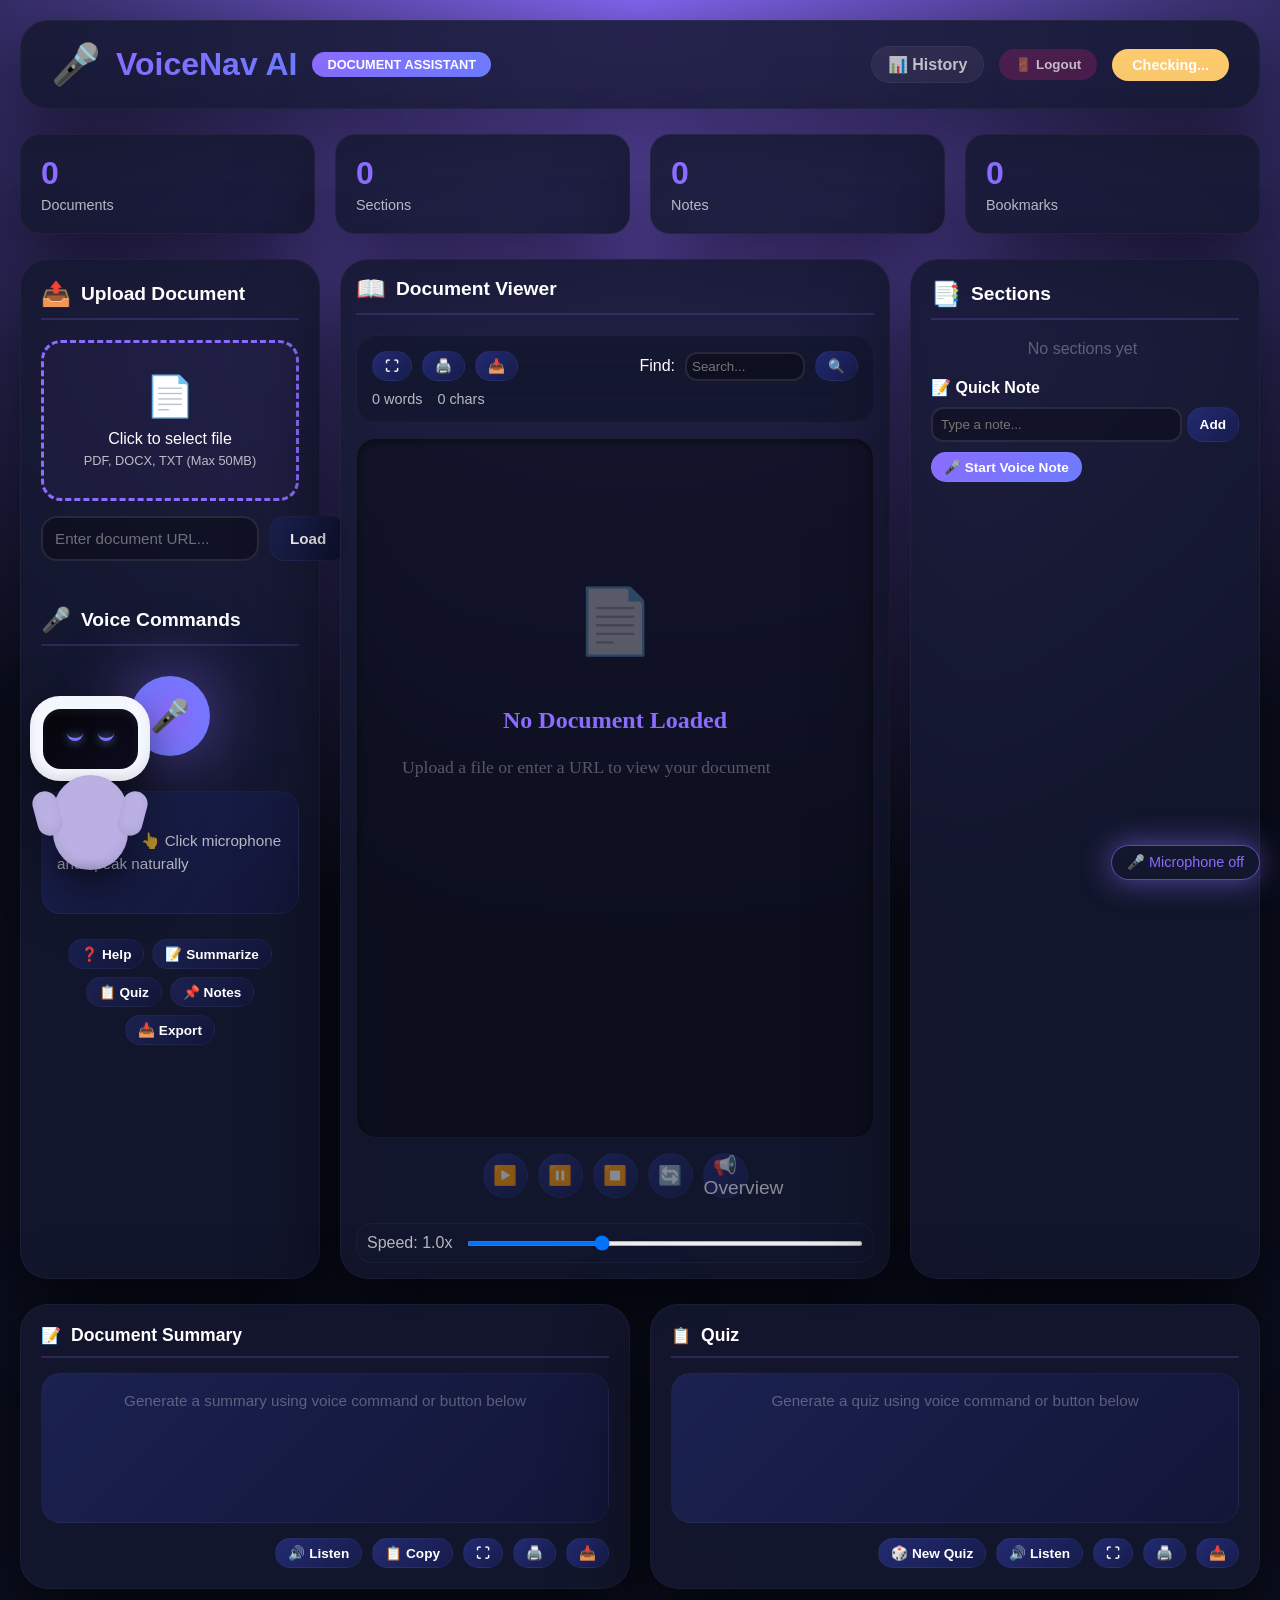
==== commit 8e3bac6d: "Update index.html" ====
--- a/frontend/index.html
+++ b/frontend/index.html
@@ -114,6 +114,56 @@
 }
 .correct   { background: rgba(0,255,0,0.1);  color: #4ade80; }
 .incorrect { background: rgba(255,0,0,0.1);  color: #f87171; }
+
+/* Dropdown voice selector styles */
+#voiceSelect {
+    background: rgba(139,108,255,0.15);
+    border: 1px solid rgba(139,108,255,0.3);
+    color: white;
+    font-family: inherit;
+    transition: all 0.2s;
+}
+
+#voiceSelect:hover {
+    background: rgba(139,108,255,0.25);
+    border-color: var(--accent);
+}
+
+#voiceSelect:focus {
+    border-color: var(--accent);
+    box-shadow: 0 0 0 2px rgba(139,108,255,0.2);
+}
+
+#voiceSelect option {
+    background: #1b2150;
+    color: white;
+    padding: 10px;
+}
+
+/* Preview indicator animation */
+@keyframes playing {
+    0%, 100% { transform: scale(1); opacity: 1; }
+    50% { transform: scale(1.2); opacity: 0.8; }
+}
+
+.preview-active #previewIcon {
+    animation: playing 1s infinite;
+    color: var(--accent);
+}
+
+.voice-status-dot {
+    width: 6px;
+    height: 6px;
+    border-radius: 50%;
+    background: var(--accent);
+    display: inline-block;
+    animation: pulse 1.5s infinite;
+}
+
+@keyframes pulse {
+    0%, 100% { opacity: 1; transform: scale(1); }
+    50% { opacity: 0.5; transform: scale(1.2); }
+}
 
 /* Per-question listen button */
 .quiz-listen-btn {
@@ -2134,6 +2184,311 @@
             setTimeout(() => toast.remove(), 3000);
         }
 
+        // ===== DROPDOWN VOICE SELECTOR WITH AUTO-PREVIEW =====
+let voices = [];
+let currentVoice = 'default';
+let previewTimeout = null;
+
+// Load voices into dropdown
+async function loadVoiceDropdown() {
+    const select = document.getElementById('voiceSelect');
+    if (!select) return;
+    
+    try {
+        const response = await fetch(`${API_BASE}/voices`);
+        const data = await response.json();
+        
+        if (data.success) {
+            voices = data.profiles;
+            currentVoice = data.current.name;
+            
+            // Group voices by accent
+            const grouped = {};
+            voices.forEach(v => {
+                if (!grouped[v.accent]) grouped[v.accent] = [];
+                grouped[v.accent].push(v);
+            });
+            
+            // Build dropdown with optgroups
+            let html = '';
+            for (let [accent, accentVoices] of Object.entries(grouped)) {
+                html += `<optgroup label="${getFlagForAccent(accent)} ${accent} English">`;
+                accentVoices.forEach(v => {
+                    const selected = v.name === currentVoice ? 'selected' : '';
+                    html += `<option value="${v.name}" ${selected}>${v.description}</option>`;
+                });
+                html += '</optgroup>';
+            }
+            
+            select.innerHTML = html;
+            
+            // Show current voice badge
+            const currentVoiceData = voices.find(v => v.name === currentVoice);
+            if (currentVoiceData) {
+                document.getElementById('currentVoiceBadge').style.display = 'inline-block';
+                document.getElementById('currentVoiceBadge').textContent = 
+                    `${getFlagForAccent(currentVoiceData.accent)} ACTIVE`;
+            }
+            
+            // Add change event listener
+            select.addEventListener('change', function(e) {
+                const selectedVoice = e.target.value;
+                selectVoice(selectedVoice);
+            });
+        }
+    } catch (error) {
+        console.error('Failed to load voices:', error);
+        select.innerHTML = '<option value="">Error loading voices</option>';
+    }
+}
+
+// Select voice and auto-preview
+async function selectVoice(voiceName) {
+    try {
+        const response = await fetch(`${API_BASE}/voices/set`, {
+            method: 'POST',
+            headers: { 'Content-Type': 'application/json' },
+            body: JSON.stringify({ profile: voiceName })
+        });
+        
+        const data = await response.json();
+        
+        if (data.success) {
+            currentVoice = voiceName;
+            
+            // Update badge
+            const voiceData = voices.find(v => v.name === voiceName);
+            if (voiceData) {
+                document.getElementById('currentVoiceBadge').style.display = 'inline-block';
+                document.getElementById('currentVoiceBadge').textContent = 
+                    `${getFlagForAccent(voiceData.accent)} ACTIVE`;
+            }
+            
+            // Show success message
+            showToast(`✓ Voice changed to ${data.profile.description}`, 'success');
+            
+            // AUTO-PREVIEW: Play a sample after 500ms
+            setTimeout(() => {
+                previewSelectedVoice(voiceName);
+            }, 500);
+        }
+    } catch (error) {
+        console.error('Failed to select voice:', error);
+        showToast('Failed to change voice', 'error');
+    }
+}
+
+// Preview selected voice (with auto-play on select)
+async function previewSelectedVoice(voiceName = null) {
+    const voiceToPreview = voiceName || currentVoice;
+    const previewText = 'Hello, this is a voice preview.';
+    
+    // Show preview indicator
+    const previewStatus = document.getElementById('previewStatus');
+    const previewIcon = document.getElementById('previewIcon');
+    const previewMessage = document.getElementById('previewMessage');
+    
+    previewStatus.style.display = 'flex';
+    previewMessage.textContent = 'Loading preview...';
+    previewIcon.classList.add('preview-active');
+    
+    // Clear any existing timeout
+    if (previewTimeout) clearTimeout(previewTimeout);
+    
+    try {
+        const response = await fetch(`${API_BASE}/voices/preview`, {
+            method: 'POST',
+            headers: { 'Content-Type': 'application/json' },
+            body: JSON.stringify({ 
+                profile: voiceToPreview, 
+                text: previewText 
+            })
+        });
+        
+        const data = await response.json();
+        
+        if (data.success && data.audio_url) {
+            previewMessage.textContent = 'Preview playing...';
+            playAudioFromUrl(data.audio_url);
+            
+            // Auto-hide preview status after 3 seconds
+            previewTimeout = setTimeout(() => {
+                previewStatus.style.display = 'none';
+                previewIcon.classList.remove('preview-active');
+            }, 3000);
+        } else {
+            throw new Error('Preview failed');
+        }
+    } catch (error) {
+        console.error('Preview error:', error);
+        previewMessage.textContent = 'Preview failed';
+        previewIcon.classList.remove('preview-active');
+        
+        // Hide error message after 2 seconds
+        previewTimeout = setTimeout(() => {
+            previewStatus.style.display = 'none';
+        }, 2000);
+    }
+}
+
+// Get flag emoji for accent
+function getFlagForAccent(accent) {
+    const flags = {
+        'American': '🇺🇸',
+        'British': '🇬🇧',
+        'Australian': '🇦🇺',
+        'Indian': '🇮🇳',
+        'South African': '🇿🇦',
+        'Irish': '🇮🇪',
+        'Canadian': '🇨🇦',
+        'New Zealand': '🇳🇿'
+    };
+    return flags[accent] || '🌐';
+}
+
+// Initialize dropdown on page load
+document.addEventListener('DOMContentLoaded', function() {
+    loadVoiceDropdown();
+});
+
+        // ===== VOICE PROFILE FUNCTIONS =====
+
+// Load all voices
+async function loadVoices() {
+    try {
+        const response = await fetch(`${API_BASE}/voices`);
+        const data = await response.json();
+        
+        if (data.success) {
+            displayVoices(data.profiles);
+            updateCurrentVoice(data.current);
+        }
+    } catch (error) {
+        console.error('Failed to load voices:', error);
+    }
+}
+
+// Load voices by accent
+async function loadVoicesByAccent(accent) {
+    // Update active tab
+    document.querySelectorAll('.accent-tab').forEach(tab => {
+        tab.classList.remove('active');
+    });
+    event.target.classList.add('active');
+    
+    if (accent === 'all') {
+        loadVoices();
+        return;
+    }
+    
+    try {
+        const response = await fetch(`${API_BASE}/voices/accent/${accent}`);
+        const data = await response.json();
+        
+        if (data.success) {
+            displayVoices(data.profiles);
+        }
+    } catch (error) {
+        console.error('Failed to load voices by accent:', error);
+    }
+}
+
+// Display voices in grid
+function displayVoices(profiles) {
+    const grid = document.getElementById('voiceGrid');
+    grid.innerHTML = '';
+    
+    profiles.forEach(profile => {
+        const card = document.createElement('div');
+        card.className = 'voice-card';
+        card.setAttribute('data-voice', profile.name);
+        
+        // Check if this is current voice
+        if (profile.name === currentVoice) {
+            card.classList.add('selected');
+        }
+        
+        card.innerHTML = `
+            <div class="voice-name">${profile.description}</div>
+            <div class="voice-accent">${profile.accent}</div>
+        `;
+        
+        card.onclick = () => selectVoice(profile.name);
+        
+        grid.appendChild(card);
+    });
+}
+
+// Select a voice
+async function selectVoice(profileName) {
+    try {
+        const response = await fetch(`${API_BASE}/voices/set`, {
+            method: 'POST',
+            headers: { 'Content-Type': 'application/json' },
+            body: JSON.stringify({ profile: profileName })
+        });
+        
+        const data = await response.json();
+        
+        if (data.success) {
+            // Update UI
+            document.querySelectorAll('.voice-card').forEach(card => {
+                card.classList.remove('selected');
+                if (card.getAttribute('data-voice') === profileName) {
+                    card.classList.add('selected');
+                }
+            });
+            
+            updateCurrentVoice(data.profile);
+            showMessage(data.message);
+        }
+    } catch (error) {
+        console.error('Failed to select voice:', error);
+    }
+}
+
+// Update current voice display
+function updateCurrentVoice(profile) {
+    document.getElementById('currentVoiceDisplay').textContent = profile.description;
+    currentVoice = profile.name;
+}
+
+// Preview selected voice
+async function previewSelectedVoice() {
+    const selectedCard = document.querySelector('.voice-card.selected');
+    if (!selectedCard) {
+        alert('Please select a voice first');
+        return;
+    }
+    
+    const profile = selectedCard.getAttribute('data-voice');
+    const text = document.getElementById('previewText').value;
+    
+    try {
+        const response = await fetch(`${API_BASE}/voices/preview`, {
+            method: 'POST',
+            headers: { 'Content-Type': 'application/json' },
+            body: JSON.stringify({ profile: profile, text: text })
+        });
+        
+        const data = await response.json();
+        
+        if (data.success && data.audio_url) {
+            playAudioFromUrl(data.audio_url);
+        }
+    } catch (error) {
+        console.error('Failed to preview voice:', error);
+    }
+}
+
+// Initialize voices on page load
+document.addEventListener('DOMContentLoaded', function() {
+    loadVoices();
+});
+
+// Store current voice
+let currentVoice = 'default';
+
         // Copy to clipboard
         function copyToClipboard(elementId) {
             const element = document.getElementById(elementId);
@@ -3359,3 +3714,6 @@
 </body>
 </html>
 
+
+
+
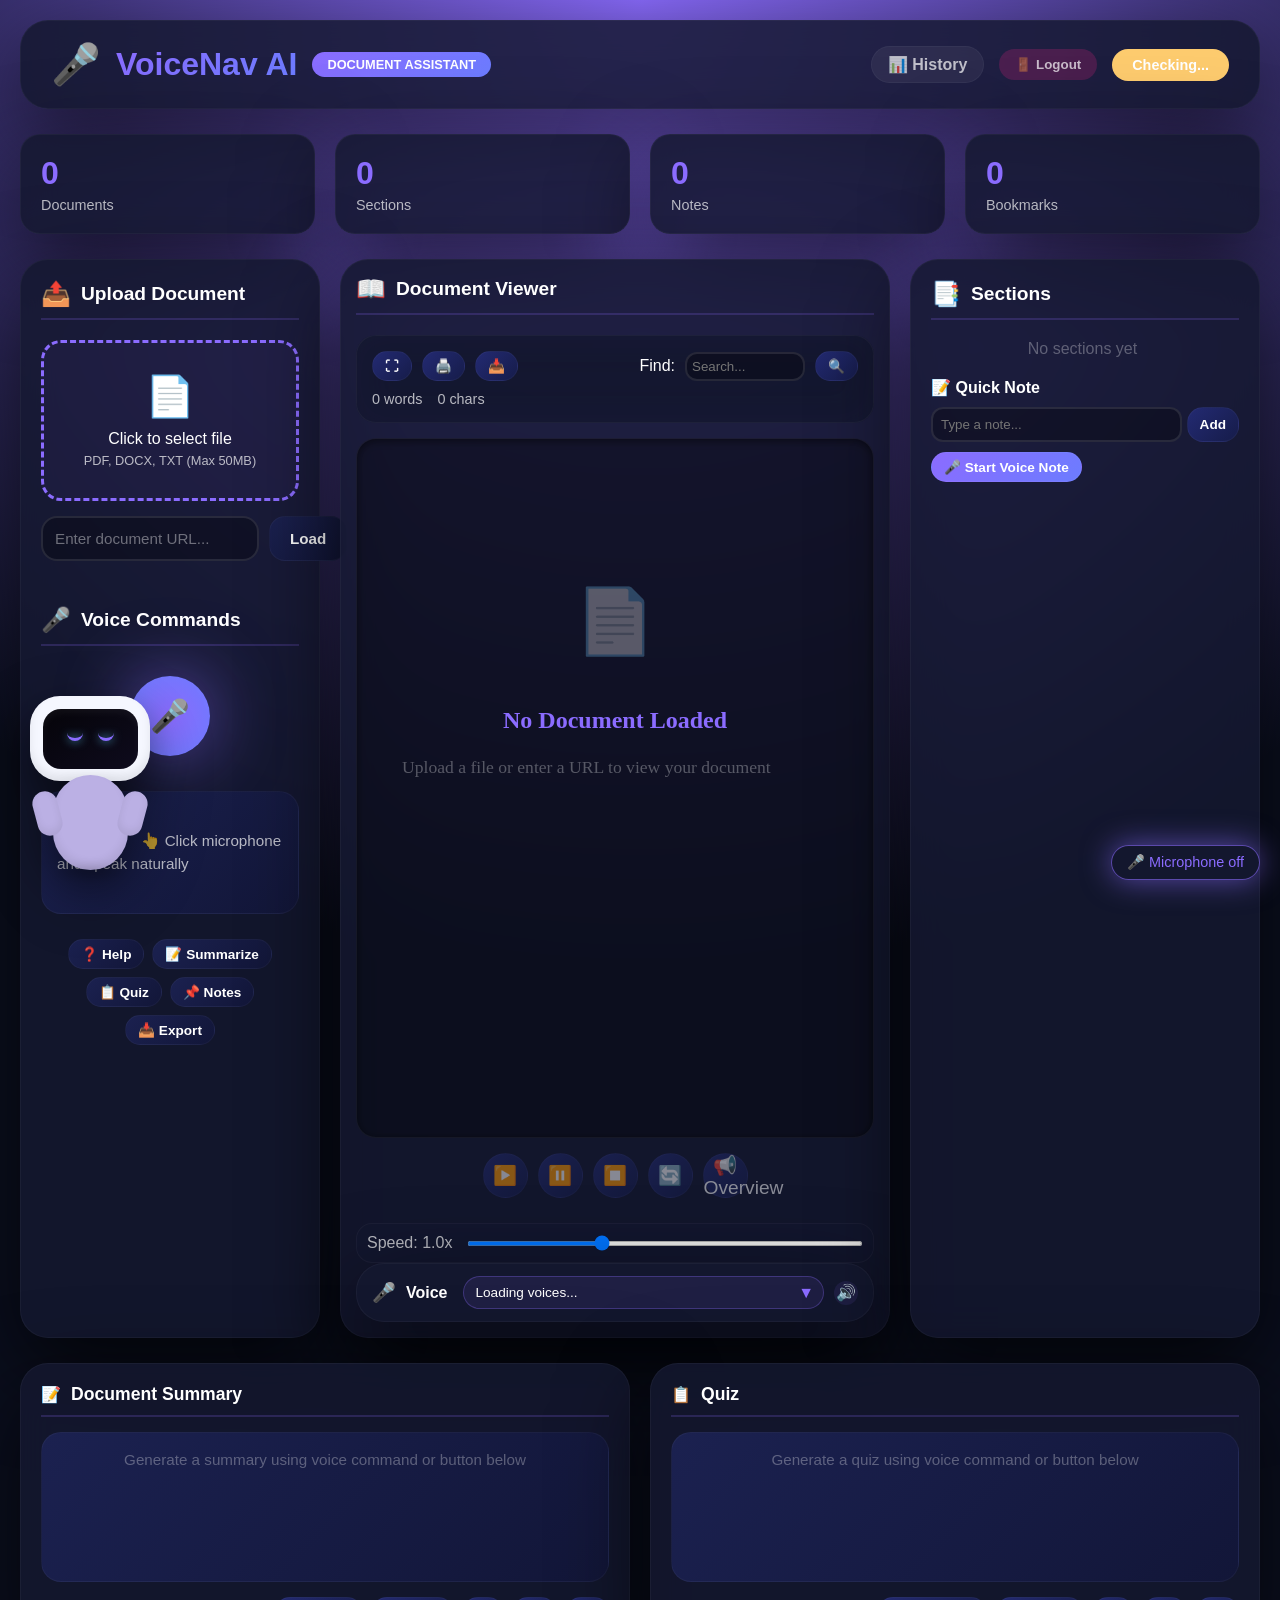
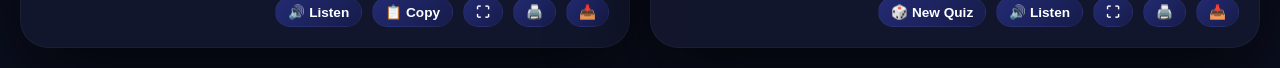
==== commit 6220deb0: "Update index.html" ====
--- a/frontend/index.html
+++ b/frontend/index.html
@@ -1360,6 +1360,78 @@
                     <span>Speed: <span id="speedValue">1.0x</span></span>
                     <input type="range" id="speedSlider" min="0.5" max="2.0" step="0.1" value="1.0">
                 </div>
+                <!-- VOICE SELECTOR - SINGLE DROPDOWN WITH AUTO-PREVIEW -->
+<div class="card" id="voiceSelectorCard" style="padding: 12px 15px;">
+    <div style="display: flex; align-items: center; gap: 10px;">
+        <span class="icon" style="font-size: 1.2rem;">🎤</span>
+        <h2 style="font-size: 1rem; margin: 0;">Voice</h2>
+        
+        <div style="position: relative; flex: 1; margin-left: 5px;">
+            <select id="voiceSelect" style="
+                width: 100%;
+                padding: 8px 12px;
+                background: rgba(139,108,255,0.1);
+                border: 1px solid rgba(139,108,255,0.3);
+                border-radius: 20px;
+                color: white;
+                font-size: 0.85rem;
+                cursor: pointer;
+                appearance: none;
+                -webkit-appearance: none;
+                outline: none;
+            ">
+                <option value="">Loading voices...</option>
+            </select>
+            <span style="
+                position: absolute;
+                right: 10px;
+                top: 50%;
+                transform: translateY(-50%);
+                color: var(--accent);
+                pointer-events: none;
+            ">▼</span>
+        </div>
+        
+        <!-- Audio preview indicator -->
+        <div id="previewIndicator" style="
+            width: 24px;
+            height: 24px;
+            border-radius: 50%;
+            background: rgba(139,108,255,0.1);
+            display: flex;
+            align-items: center;
+            justify-content: center;
+            cursor: pointer;
+            transition: all 0.2s;
+        " onclick="previewSelectedVoice()" title="Preview voice">
+            <span id="previewIcon">🔊</span>
+        </div>
+        
+        <!-- Current voice badge -->
+        <div id="currentVoiceBadge" style="
+            background: var(--accent);
+            color: white;
+            padding: 4px 10px;
+            border-radius: 30px;
+            font-size: 0.7rem;
+            font-weight: 600;
+            display: none;
+        ">ACTIVE</div>
+    </div>
+    
+    <!-- Compact preview status (appears when previewing) -->
+    <div id="previewStatus" style="
+        margin-top: 8px;
+        font-size: 0.75rem;
+        color: var(--accent);
+        display: none;
+        align-items: center;
+        gap: 5px;
+    ">
+        <span class="voice-status-dot"></span>
+        <span id="previewMessage">Preview playing...</span>
+    </div>
+</div>
             </div>
 
             <!-- RIGHT COLUMN: Sections & Navigation -->
@@ -3717,3 +3789,4 @@
 
 
 
+
